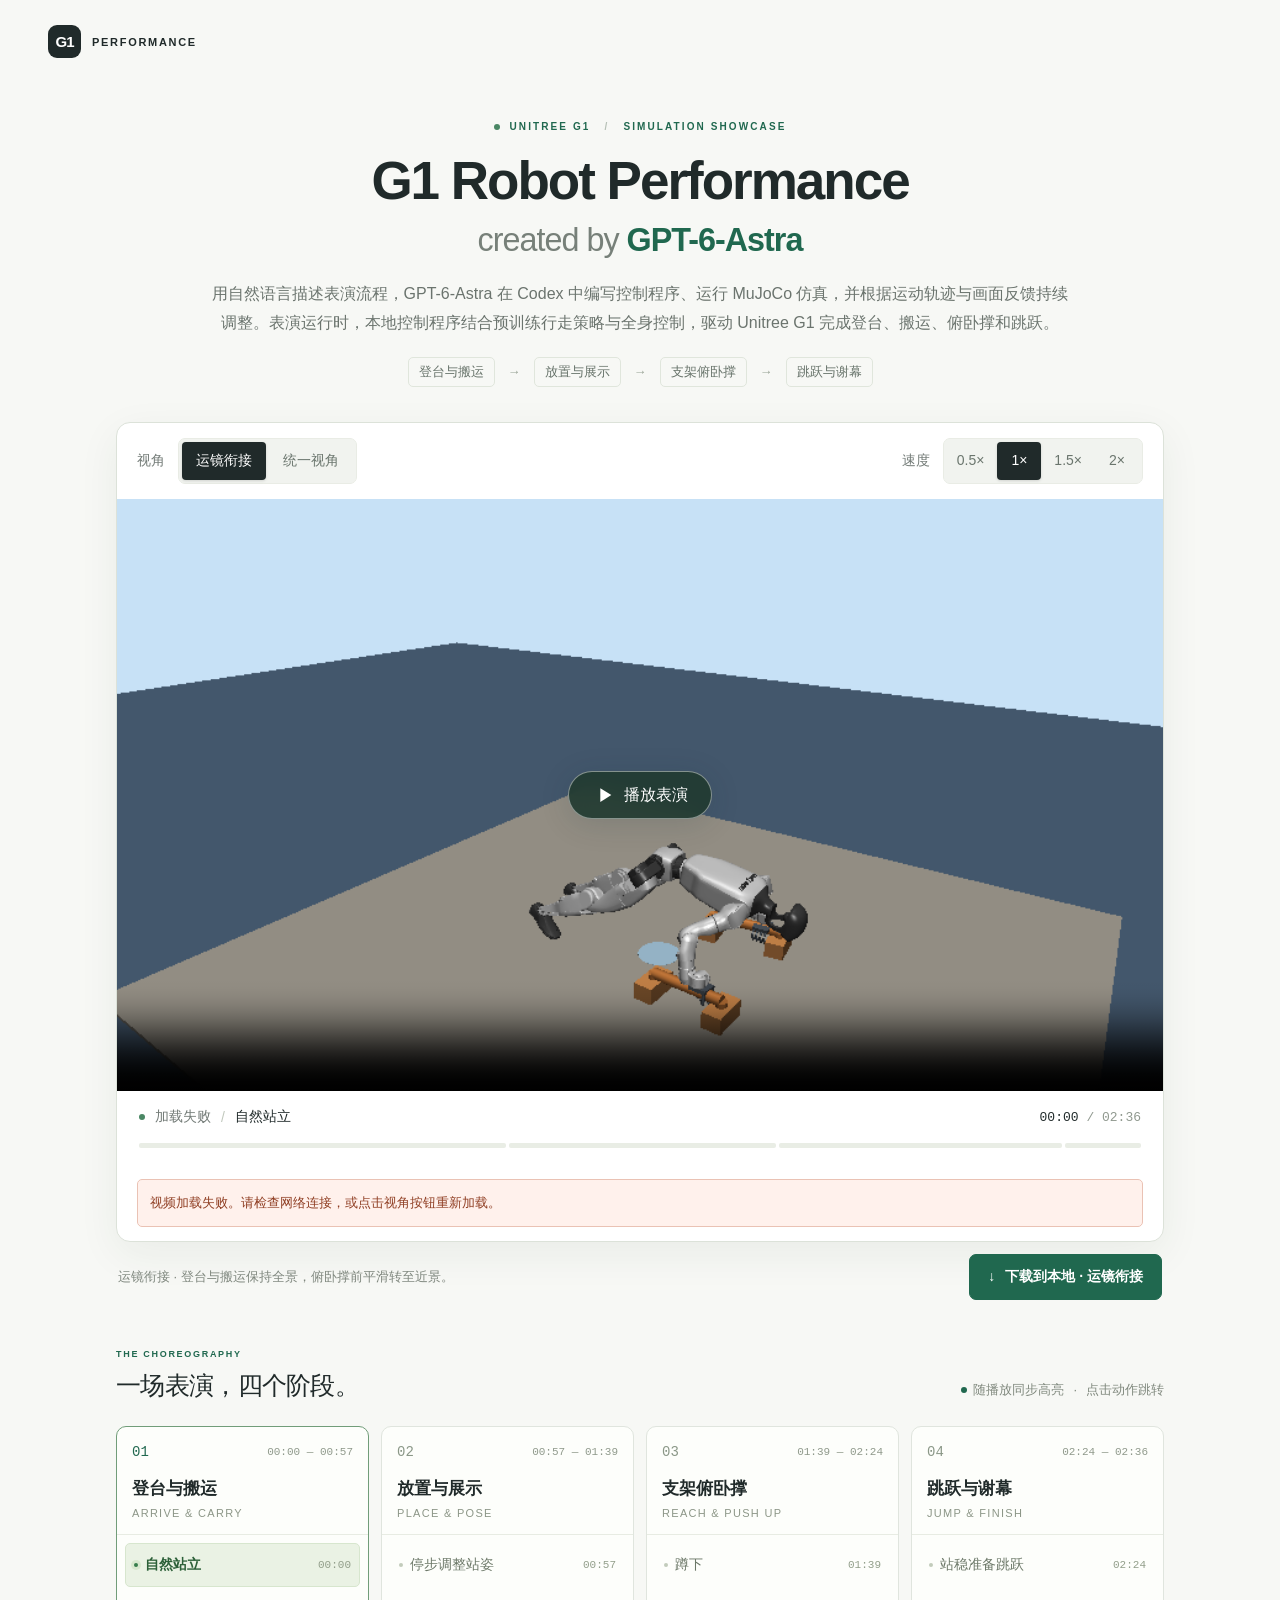
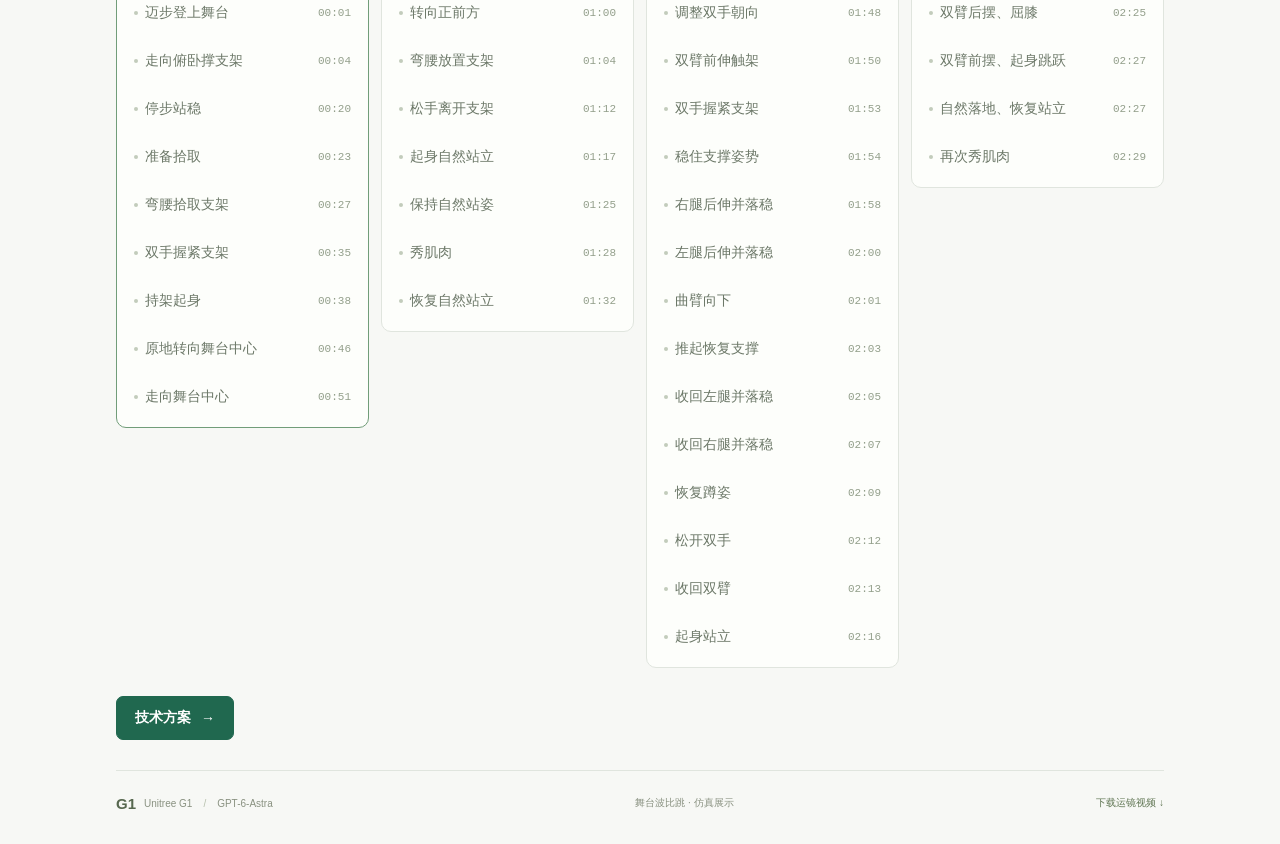
==== index.html @ 4afb699f "Add technical method page and homepage navigation" ====
<!doctype html>
<html lang="zh-CN">
<head>
  <meta charset="utf-8">
  <meta name="viewport" content="width=device-width, initial-scale=1">
  <meta name="theme-color" content="#f7f8f5">
  <meta name="description" content="Unitree G1 舞台波比跳仿真：登台、搬运支架、俯卧撑与摆臂跳跃。由 GPT-6-Astra 创建，支持双视角、倍速播放与动作阶段同步。">
  <title>G1 Robot Performance created by GPT-6-Astra</title>
  <link rel="icon" href="assets/favicon.svg" type="image/svg+xml">
  <link rel="stylesheet" href="assets/css/site.css">
  <script src="assets/js/timeline.js" defer></script>
  <script src="assets/js/player.js" defer></script>
</head>
<body>
  <header class="site-header"><a class="wordmark" href="./" aria-label="G1 Performance 首页"><span class="brand-symbol" aria-hidden="true">G1</span> PERFORMANCE</a></header>
  <main>
    <section class="intro" aria-labelledby="title">
      <p class="eyebrow"><span class="status-dot"></span> UNITREE G1 <span class="divider">/</span> SIMULATION SHOWCASE</p>
      <h1 id="title">G1 Robot Performance <span>created by <strong>GPT-6-Astra</strong></span></h1>
      <p class="intro-copy">用自然语言描述表演流程，GPT-6-Astra 在 Codex 中编写控制程序、运行 MuJoCo 仿真，并根据运动轨迹与画面反馈持续调整。表演运行时，本地控制程序结合预训练行走策略与全身控制，驱动 Unitree G1 完成登台、搬运、俯卧撑和跳跃。</p>
      <div class="tags"><span>登台与搬运</span><i aria-hidden="true">→</i><span>放置与展示</span><i aria-hidden="true">→</i><span>支架俯卧撑</span><i aria-hidden="true">→</i><span>跳跃与谢幕</span></div>
    </section>

    <section class="showcase" aria-label="机器人表演视频">
      <div class="toolbar">
        <div class="control-group"><span class="control-label" id="view-label">视角</span><div class="segmented" role="group" aria-labelledby="view-label"><button type="button" data-view="transition" aria-pressed="true">运镜衔接</button><button type="button" data-view="fixed" aria-pressed="false">统一视角</button></div></div>
        <div class="control-group"><span class="control-label" id="speed-label">速度</span><div class="segmented speeds" role="group" aria-labelledby="speed-label"><button type="button" data-speed="0.5" aria-pressed="false" aria-label="0.5 倍速">0.5×</button><button type="button" data-speed="1" aria-pressed="true" aria-label="1 倍速">1×</button><button type="button" data-speed="1.5" aria-pressed="false" aria-label="1.5 倍速">1.5×</button><button type="button" data-speed="2" aria-pressed="false" aria-label="2 倍速">2×</button></div></div>
      </div>
      <div class="video-wrap">
        <video id="performance" controls playsinline preload="metadata" poster="assets/media/transition_poster.png" src="assets/media/transition.mp4" aria-label="Unitree G1 完整舞台波比跳仿真视频" aria-describedby="view-note"></video>
        <button class="start-button" id="start" type="button" aria-label="播放完整表演"><svg width="22" height="22" viewBox="0 0 24 24" fill="currentColor" aria-hidden="true"><path d="M8 4.5v15l12-7.5z"/></svg><span>播放表演</span></button>
      </div>
      <div class="playback-info"><div class="current-action"><span class="status-dot"></span><span id="playback-state">准备就绪</span><span class="info-divider">/</span><strong id="current-action">自然站立</strong></div><span class="time-display"><span id="current-time">00:00</span><span class="time-total"> / <span id="duration">02:36</span></span></span></div>
      <div class="chapter-progress" id="chapter-progress" aria-label="四阶段播放进度"></div>
      <p id="player-error" class="error" role="alert" hidden></p>
    </section>
    <div class="player-caption"><p id="view-note">运镜衔接 · 登台与搬运保持全景，俯卧撑前平滑转至近景。</p><a class="download-button" id="download-video" href="assets/media/transition.mp4" download="g1-performance-transition.mp4"><span aria-hidden="true">↓</span><span id="download-label">下载到本地 · 运镜衔接</span></a></div>

    <section class="sequence" aria-labelledby="sequence-title">
      <div class="section-heading"><div><p class="eyebrow">THE CHOREOGRAPHY</p><h2 id="sequence-title">一场表演，四个阶段。</h2></div><p><span class="legend-dot"></span> 随播放同步高亮 <span class="hint-separator">·</span> 点击动作跳转</p></div>
      <div class="phase-grid" id="phases"></div>
      <noscript><p class="error">启用 JavaScript 后可切换视角、倍速并显示动作阶段。仍可使用上方原生播放器观看完整视频。</p></noscript>
    </section>
    <div class="method-entry"><a class="download-button" href="technical.html">技术方案 <span aria-hidden="true">→</span></a></div>
  </main>
  <footer><div><span class="footer-mark">G1</span> Unitree G1 <span class="footer-separator">/</span> GPT-6-Astra</div><span>舞台波比跳 · 仿真展示</span><a href="assets/media/transition.mp4" download>下载运镜视频 <span aria-hidden="true">↓</span></a></footer>
</body>
</html>
---- assets/css/site.css ----
:root {
  color-scheme:light;
  --bg:#f7f8f5;
  --paper:#fff;
  --ink:#202a2a;
  --muted:#737b77;
  --line:#e0e5de;
  --green:#20684f;
  --mint:#e8f1e8;
  --sans:Inter,"Helvetica Neue",Arial,"PingFang SC","Microsoft YaHei",sans-serif;
}

* {
  box-sizing:border-box;
}

body {
  margin:0;
  background:var(--bg);
  color:var(--ink);
  font-family:var(--sans);
  -webkit-font-smoothing:antialiased;
}

button,a {
  -webkit-tap-highlight-color:transparent;
}

button {
  font:inherit;
  cursor:pointer;
}

a {
  color:inherit;
  text-decoration:none;
}

button:focus-visible,a:focus-visible,video:focus-visible {
  outline:3px solid #238f68;
  outline-offset:4px;
}

button {
  touch-action:manipulation;
}

button:disabled {
  cursor:wait;
  opacity:.55;
}

[hidden] {
  display:none!important;
}

.site-header {
  max-width:1320px;
  margin:auto;
  padding:25px 48px;
  display:flex;
  align-items:center;
  justify-content:space-between;
}

.wordmark {
  display:flex;
  gap:11px;
  align-items:center;
  font-size:11px;
  font-weight:700;
  letter-spacing:1.7px;
}

.brand-symbol {
  display:grid;
  place-items:center;
  width:33px;
  height:33px;
  background:var(--ink);
  color:white;
  border-radius:9px;
  font-size:15px;
  font-weight:800;
  letter-spacing:-1px;
}

main {
  max-width:1120px;
  margin:auto;
  padding:0 36px;
}

.intro {
  text-align:center;
  padding:38px 0 35px;
}

.eyebrow {
  font-size:10px;
  font-weight:700;
  letter-spacing:2.1px;
  color:var(--green);
  margin:0 0 19px;
  display:flex;
  gap:10px;
  align-items:center;
}

.intro .eyebrow {
  justify-content:center;
}

.status-dot {
  display:inline-block;
  flex-shrink:0;
  width:6px;
  height:6px;
  background:#4a8764;
  border-radius:50%;
}

.divider {
  color:#b6c0b6;
  margin:0 4px;
}

h1 {
  font-size:clamp(32px,4.4vw,53px);
  line-height:1.13;
  letter-spacing:-2px;
  font-weight:650;
  margin:0;
}

h1>span {
  display:block;
  font-size:.61em;
  letter-spacing:-1px;
  font-weight:400;
  color:#778079;
  margin-top:11px;
}

h1 strong {
  font-weight:600;
  color:var(--green);
}

.intro-copy {
  font-size:16px;
  line-height:1.8;
  color:#6b746e;
  max-width:860px;
  margin:22px auto 19px;
}

.tags {
  display:flex;
  flex-wrap:wrap;
  justify-content:center;
  align-items:center;
  gap:13px;
  font-size:13px;
  color:#67736a;
}

.tags span {
  padding:5px 10px;
  border:1px solid #e0e6dc;
  border-radius:5px;
}

.tags i {
  font-style:normal;
  color:#9ba698;
}

.showcase {
  border:1px solid #dce2d9;
  border-radius:14px;
  overflow:hidden;
  background:var(--paper);
  box-shadow:0 12px 42px #263b2510;
}

.toolbar {
  padding:15px 20px;
  display:flex;
  justify-content:space-between;
  align-items:center;
  gap:14px;
}

.control-group {
  display:flex;
  align-items:center;
  gap:13px;
}

.control-label {
  font-size:14px;
  color:var(--muted);
}

.segmented {
  display:flex;
  gap:3px;
  background:#f1f3ef;
  border:1px solid #e9ece5;
  padding:3px;
  border-radius:7px;
}

.segmented button {
  border:0;
  background:transparent;
  color:#6a756d;
  border-radius:4px;
  padding:8px 14px;
  font-size:14px;
  line-height:1.1;
  min-height:38px;
  white-space:nowrap;
}

.segmented button[aria-pressed=true] {
  background:var(--ink);
  color:white;
  box-shadow:0 1px 3px #0002;
}

.segmented button:hover:not([aria-pressed=true]) {
  background:#e3e9df;
  color:var(--ink);
}

.speeds button {
  min-width:44px;
  padding:8px 10px;
}

.video-wrap {
  position:relative;
  background:#b7d2e5;
}

video {
  display:block;
  width:100%;
  aspect-ratio:848/480;
  object-fit:contain;
  background:#b7d2e5;
}

.start-button {
  position:absolute;
  inset:0;
  margin:auto;
  width:144px;
  height:48px;
  border:1px solid #ffffff70;
  border-radius:50px;
  display:flex;
  align-items:center;
  justify-content:center;
  gap:9px;
  background:#203a30e8;
  color:#fff;
  font-size:16px;
  box-shadow:0 5px 30px #172f3326;
  backdrop-filter:blur(10px);
}

.start-button:hover {
  background:#20684f;
}

.playback-info {
  display:flex;
  flex-wrap:wrap;
  justify-content:space-between;
  align-items:center;
  gap:10px;
  padding:17px 22px;
  font-size:14px;
}

.current-action {
  display:flex;
  align-items:center;
  gap:10px;
  min-width:0;
}

.current-action #playback-state {
  color:var(--muted);
  white-space:nowrap;
}

.current-action strong {
  font-weight:500;
}

.info-divider {
  color:#c1c8bd;
}

.time-display {
  white-space:nowrap;
  font:13px ui-monospace,SFMono-Regular,Consolas,monospace;
  font-variant-numeric:tabular-nums;
}

.time-total {
  color:#90998f;
}

.chapter-progress {
  display:flex;
  gap:3px;
  padding:0 22px 17px;
}

.chapter-progress button {
  position:relative;
  height:5px;
  padding:0;
  border:0;
  border-radius:2px;
  background:#e9ede5;
  overflow:visible;
}

.chapter-progress button:before {
  content:"";
  position:absolute;
  inset:-6px 0;
}

.chapter-progress button span {
  display:block;
  background:#5c8b65;
  height:100%;
  width:0;
  border-radius:2px;
}

.player-caption {
  display:flex;
  align-items:center;
  flex-wrap:wrap;
  justify-content:space-between;
  gap:15px;
  padding:12px 2px;
  color:#7f877e;
  font-size:13px;
  line-height:1.7;
}

.player-caption p {
  margin:0;
}

.player-caption>span {
  white-space:nowrap;
}

.sequence {
  padding:37px 0 58px;
}

.section-heading {
  display:flex;
  justify-content:space-between;
  align-items:end;
  gap:20px;
  margin-bottom:24px;
}

.section-heading .eyebrow {
  font-size:9px;
  margin-bottom:10px;
  letter-spacing:1.7px;
}

h2 {
  font-size:25px;
  letter-spacing:-.7px;
  margin:0;
  font-weight:550;
}

.section-heading>p {
  display:flex;
  align-items:center;
  gap:6px;
  margin:0 0 3px;
  font-size:13px;
  color:#80897e;
}

.legend-dot {
  display:inline-block;
  width:6px;
  height:6px;
  border-radius:50%;
  background:var(--green);
}

.hint-separator {
  margin:0 3px;
}

.phase-grid {
  display:grid;
  grid-template-columns:repeat(4,minmax(0,1fr));
  gap:12px;
  align-items:start;
}

.phase {
  border:1px solid var(--line);
  border-radius:10px;
  background:#fdfefb;
  overflow:hidden;
  transition:border-color .15s;
}

.phase.active {
  border-color:#719d79;
}

.phase-heading {
  padding:17px 15px 15px;
  border-bottom:1px solid #e8ece3;
}

.phase-topline {
  display:flex;
  flex-wrap:wrap;
  gap:8px;
  justify-content:space-between;
  align-items:center;
  margin-bottom:17px;
}

.phase-number {
  font:14px ui-monospace,monospace;
  color:#8a9787;
}

.phase.active .phase-number {
  color:var(--green);
}

.phase-range {
  font:11px ui-monospace,monospace;
  color:#909a8c;
}

.phase h3 {
  font-size:17px;
  font-weight:600;
  margin:0 0 7px;
}

.phase-subtitle {
  font-size:11px;
  letter-spacing:1.3px;
  color:#8c9687;
  margin:0;
}

.action-list {
  list-style:none;
  padding:8px;
  margin:0;
  display:grid;
  gap:4px;
}

.action-button {
  width:100%;
  min-height:44px;
  text-align:left;
  border:1px solid transparent;
  background:transparent;
  border-radius:5px;
  display:flex;
  align-items:center;
  gap:7px;
  padding:9px 8px;
  font-size:14px;
  color:#6c7868;
  line-height:1.5;
}

.action-button:before {
  content:"";
  width:4px;
  height:4px;
  flex-shrink:0;
  border-radius:50%;
  background:#c2ccbb;
}

.action-button:hover {
  background:#f0f4e9;
  color:#325c36;
}

.action-button[aria-current=step] {
  border-color:#d7e6ce;
  background:#eaf2e4;
  color:#2c6038;
  font-weight:600;
}

.action-button[aria-current=step]:before {
  background:#367d4b;
  box-shadow:0 0 0 3px #d8e8ce;
}

.action-button time {
  margin-left:auto;
  color:#939f8b;
  font:11px ui-monospace,monospace;
  white-space:nowrap;
}

.error {
  margin:14px 20px;
  padding:12px;
  background:#fff1ec;
  border:1px solid #eac2b4;
  border-radius:5px;
  color:#903f24;
  font-size:13px;
  line-height:1.7;
}

footer {
  border-top:1px solid var(--line);
  max-width:1048px;
  margin:auto;
  display:flex;
  align-items:center;
  justify-content:space-between;
  gap:15px;
  padding:24px 0 32px;
  color:#899180;
  font-size:10px;
}

footer>div {
  display:flex;
  align-items:center;
  gap:8px;
}

.footer-mark {
  font-weight:800;
  color:#57684f;
  font-size:15px;
}

.footer-separator {
  color:#b6bfac;
  margin:0 3px;
}

footer a {
  color:#5f7552;
}

footer a:hover {
  text-decoration:underline;
}

@media(min-width:1500px) {
  .intro {
    padding-top:48px;
  }
}

@media(max-width:850px) {
  .site-header {
    padding:22px 28px;
  }
  main {
    padding:0 24px;
  }
  .intro {
    padding-top:27px;
  }
  .phase-grid {
    grid-template-columns:repeat(2,minmax(0,1fr));
  }
  .section-heading {
    align-items:start;
  }
  .section-heading>p {
    padding-top:20px;
  }
  footer {
    margin:0 24px;
  }
}

@media(max-width:540px) {
  .site-header {
    padding:18px 20px;
  }
  .wordmark {
    font-size:9px;
  }
  .brand-symbol {
    width:29px;
    height:29px;
  }
  main {
    padding:0 16px;
  }
  .intro {
    padding:26px 0;
  }
  .intro .eyebrow {
    font-size:8px;
    letter-spacing:1.6px;
    gap:7px;
    margin-bottom:18px;
  }
  h1 {
    font-size:32px;
    letter-spacing:-1.5px;
  }
  h1>span {
    font-size:21px;
    letter-spacing:-.5px;
    margin-top:10px;
  }
  .intro-copy {
    font-size:15px;
    margin:18px auto;
  }
  .tags {
    gap:5px;
    font-size:11px;
  }
  .tags span {
    padding:5px 6px;
  }
  .toolbar {
    padding:11px;
    gap:10px;
    flex-wrap:wrap;
  }
  .control-group {
    gap:8px;
  }
  .control-label {
    font-size:13px;
  }
  .segmented button {
    font-size:14px;
    padding:8px 10px;
  }
  .speeds button {
    min-width:35px;
    padding:8px;
  }
  .showcase {
    border-radius:10px;
  }
  .playback-info {
    padding:13px 12px;
    font-size:13px;
  }
  .current-action {
    gap:6px;
  }
  .time-display {
    font-size:12px;
  }
  .chapter-progress {
    padding:0 12px 13px;
  }
  .start-button {
    width:120px;
    height:40px;
    font-size:15px;
  }
  .player-caption {
    font-size:13px;
  }
  .player-caption>span {
    display:none;
  }
  .sequence {
    padding:26px 0 34px;
  }
  .section-heading {
    display:block;
    margin-bottom:18px;
  }
  .section-heading>p {
    padding-top:13px;
    font-size:12px;
  }
  h2 {
    font-size:22px;
  }
  .phase-grid {
    gap:10px;
  }
  .phase-heading {
    padding:14px 10px;
  }
  .phase-topline {
    margin-bottom:12px;
  }
  .phase h3 {
    font-size:16px;
  }
  .phase-subtitle {
    font-size:10px;
    letter-spacing:.7px;
  }
  .phase-range {
    font-size:10px;
  }
  .action-list {
    padding:5px;
    gap:3px;
  }
  .action-button {
    font-size:14px;
    padding:8px 5px;
    gap:6px;
  }
  .action-button time {
    font-size:11px;
  }
  footer {
    margin:0 16px;
    font-size:9px;
    flex-wrap:wrap;
    padding:19px 0 25px;
  }
  footer>span {
    display:none;
  }
}

@media(prefers-reduced-motion:reduce) {
  *,*:before,*:after {
    transition:none!important;
    scroll-behavior:auto!important;
  }
}

.download-button {
  display:inline-flex;
  align-items:center;
  justify-content:center;
  gap:10px;
  flex-shrink:0;
  min-height:44px;
  padding:10px 18px;
  border:1px solid var(--green);
  border-radius:7px;
  background:var(--green);
  color:#fff;
  font-size:14px;
  font-weight:600;
}
.download-button:hover {
  background:#184f3d;
}
.action-button > span {
  min-width:0;
  overflow-wrap:anywhere;
}
@media(max-width:540px) {
  .player-caption {
    align-items:flex-start;
    flex-direction:column;
  }
  .current-action {
    flex-wrap:wrap;
  }
  .start-button {
    width:144px;
    height:46px;
  }
}

.method-entry {
  margin-top:-30px;
  padding-bottom:30px;
}
@media(max-width:540px) {
  .method-entry {margin-top:-8px}
}
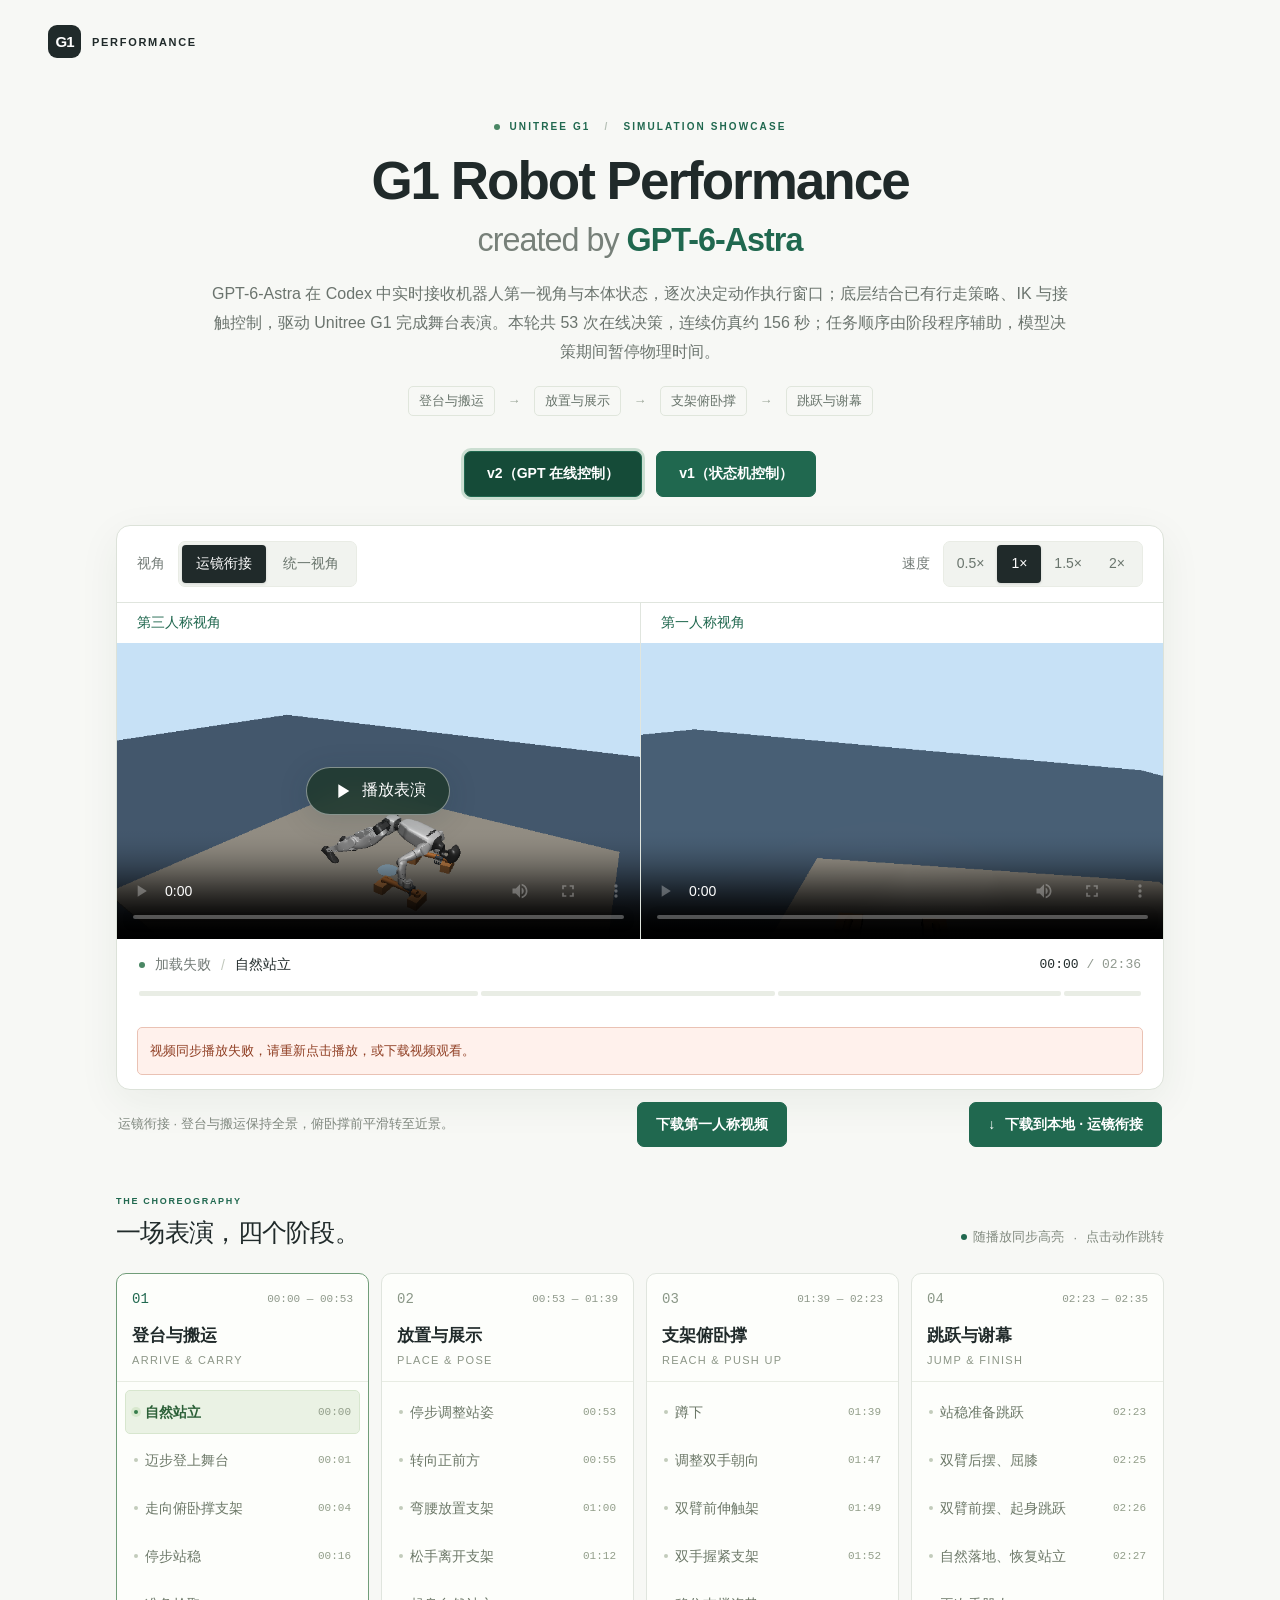
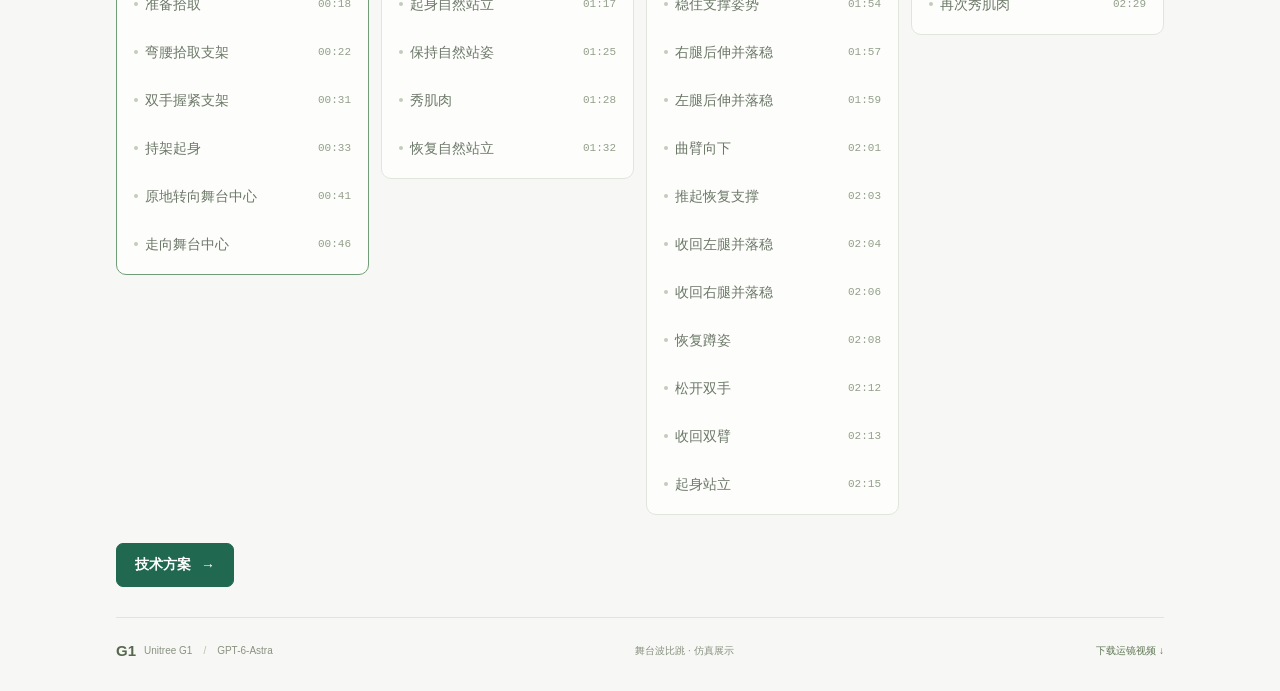
==== commit cc53c825: "add gpt control v2" ====
--- a/index.html
+++ b/index.html
@@ -4,12 +4,13 @@
   <meta charset="utf-8">
   <meta name="viewport" content="width=device-width, initial-scale=1">
   <meta name="theme-color" content="#f7f8f5">
-  <meta name="description" content="Unitree G1 舞台波比跳仿真：登台、搬运支架、俯卧撑与摆臂跳跃。由 GPT-6-Astra 创建，支持双视角、倍速播放与动作阶段同步。">
+  <meta name="description" content="Unitree G1 舞台波比跳仿真：登台、搬运支架、俯卧撑与摆臂跳跃。由 GPT-6-Astra 创建，GPT 在线监督，第三人称与第一人称同步播放。">
   <title>G1 Robot Performance created by GPT-6-Astra</title>
   <link rel="icon" href="assets/favicon.svg" type="image/svg+xml">
   <link rel="stylesheet" href="assets/css/site.css">
-  <script src="assets/js/timeline.js" defer></script>
-  <script src="assets/js/player.js" defer></script>
+  <script src="assets/js/timeline-v2.js" defer></script>
+  <script src="assets/js/player-v2.js" defer></script>
+  <script src="assets/js/sync-v2.js" defer></script>
 </head>
 <body>
   <header class="site-header"><a class="wordmark" href="./" aria-label="G1 Performance 首页"><span class="brand-symbol" aria-hidden="true">G1</span> PERFORMANCE</a></header>
@@ -17,32 +18,35 @@
     <section class="intro" aria-labelledby="title">
       <p class="eyebrow"><span class="status-dot"></span> UNITREE G1 <span class="divider">/</span> SIMULATION SHOWCASE</p>
       <h1 id="title">G1 Robot Performance <span>created by <strong>GPT-6-Astra</strong></span></h1>
-      <p class="intro-copy">用自然语言描述表演流程，GPT-6-Astra 在 Codex 中编写控制程序、运行 MuJoCo 仿真，并根据运动轨迹与画面反馈持续调整。表演运行时，本地控制程序结合预训练行走策略与全身控制，驱动 Unitree G1 完成登台、搬运、俯卧撑和跳跃。</p>
+      <p class="intro-copy">GPT-6-Astra 在 Codex 中实时接收机器人第一视角与本体状态，逐次决定动作执行窗口；底层结合已有行走策略、IK 与接触控制，驱动 Unitree G1 完成舞台表演。本轮共 53 次在线决策，连续仿真约 156 秒；任务顺序由阶段程序辅助，模型决策期间暂停物理时间。</p>
       <div class="tags"><span>登台与搬运</span><i aria-hidden="true">→</i><span>放置与展示</span><i aria-hidden="true">→</i><span>支架俯卧撑</span><i aria-hidden="true">→</i><span>跳跃与谢幕</span></div>
     </section>
+
+    <nav class="version-switch" aria-label="表演版本"><a class="version-button" href="./" aria-current="page">v2（GPT 在线控制）</a><a class="version-button" href="v1/">v1（状态机控制）</a></nav>
 
     <section class="showcase" aria-label="机器人表演视频">
       <div class="toolbar">
         <div class="control-group"><span class="control-label" id="view-label">视角</span><div class="segmented" role="group" aria-labelledby="view-label"><button type="button" data-view="transition" aria-pressed="true">运镜衔接</button><button type="button" data-view="fixed" aria-pressed="false">统一视角</button></div></div>
         <div class="control-group"><span class="control-label" id="speed-label">速度</span><div class="segmented speeds" role="group" aria-labelledby="speed-label"><button type="button" data-speed="0.5" aria-pressed="false" aria-label="0.5 倍速">0.5×</button><button type="button" data-speed="1" aria-pressed="true" aria-label="1 倍速">1×</button><button type="button" data-speed="1.5" aria-pressed="false" aria-label="1.5 倍速">1.5×</button><button type="button" data-speed="2" aria-pressed="false" aria-label="2 倍速">2×</button></div></div>
       </div>
-      <div class="video-wrap">
-        <video id="performance" controls playsinline preload="metadata" poster="assets/media/transition_poster.png" src="assets/media/transition.mp4" aria-label="Unitree G1 完整舞台波比跳仿真视频" aria-describedby="view-note"></video>
+      <div class="dual-video"><div class="video-pane"><h2 class="video-heading">第三人称视角</h2>      <div class="video-wrap">
+        <video id="performance" controls playsinline preload="metadata" poster="assets/media/v2/transition_poster.png" src="assets/media/v2/transition.mp4" aria-label="Unitree G1 完整舞台波比跳仿真视频" aria-describedby="view-note"></video>
         <button class="start-button" id="start" type="button" aria-label="播放完整表演"><svg width="22" height="22" viewBox="0 0 24 24" fill="currentColor" aria-hidden="true"><path d="M8 4.5v15l12-7.5z"/></svg><span>播放表演</span></button>
       </div>
+</div><div class="video-pane"><h2 class="video-heading">第一人称视角</h2><div class="video-wrap"><video id="first-person" controls playsinline preload="metadata" poster="assets/media/v2/first_person_poster.png" src="assets/media/v2/first_person.mp4" aria-label="Unitree G1 第一人称视角"></video></div></div></div>
       <div class="playback-info"><div class="current-action"><span class="status-dot"></span><span id="playback-state">准备就绪</span><span class="info-divider">/</span><strong id="current-action">自然站立</strong></div><span class="time-display"><span id="current-time">00:00</span><span class="time-total"> / <span id="duration">02:36</span></span></span></div>
       <div class="chapter-progress" id="chapter-progress" aria-label="四阶段播放进度"></div>
       <p id="player-error" class="error" role="alert" hidden></p>
     </section>
-    <div class="player-caption"><p id="view-note">运镜衔接 · 登台与搬运保持全景，俯卧撑前平滑转至近景。</p><a class="download-button" id="download-video" href="assets/media/transition.mp4" download="g1-performance-transition.mp4"><span aria-hidden="true">↓</span><span id="download-label">下载到本地 · 运镜衔接</span></a></div>
+    <div class="player-caption"><p id="view-note">运镜衔接 · 登台与搬运保持全景，俯卧撑前平滑转至近景。</p><a class="download-button" href="assets/media/v2/first_person.mp4" download>下载第一人称视频</a><a class="download-button" id="download-video" href="assets/media/v2/transition.mp4" download="g1-performance-transition.mp4"><span aria-hidden="true">↓</span><span id="download-label">下载到本地 · 运镜衔接</span></a></div>
 
     <section class="sequence" aria-labelledby="sequence-title">
       <div class="section-heading"><div><p class="eyebrow">THE CHOREOGRAPHY</p><h2 id="sequence-title">一场表演，四个阶段。</h2></div><p><span class="legend-dot"></span> 随播放同步高亮 <span class="hint-separator">·</span> 点击动作跳转</p></div>
       <div class="phase-grid" id="phases"></div>
       <noscript><p class="error">启用 JavaScript 后可切换视角、倍速并显示动作阶段。仍可使用上方原生播放器观看完整视频。</p></noscript>
     </section>
-    <div class="method-entry"><a class="download-button" href="technical.html">技术方案 <span aria-hidden="true">→</span></a></div>
+    <div class="method-entry"><a class="download-button" href="https://siriuslala.github.io/g1-robot-burpee/technical.html">技术方案 <span aria-hidden="true">→</span></a></div>
   </main>
-  <footer><div><span class="footer-mark">G1</span> Unitree G1 <span class="footer-separator">/</span> GPT-6-Astra</div><span>舞台波比跳 · 仿真展示</span><a href="assets/media/transition.mp4" download>下载运镜视频 <span aria-hidden="true">↓</span></a></footer>
+  <footer><div><span class="footer-mark">G1</span> Unitree G1 <span class="footer-separator">/</span> GPT-6-Astra</div><span>舞台波比跳 · 仿真展示</span><a href="assets/media/v2/transition.mp4" download>下载运镜视频 <span aria-hidden="true">↓</span></a></footer>
 </body>
 </html>
--- a/assets/css/site.css
+++ b/assets/css/site.css
@@ -803,3 +803,13 @@
 @media(max-width:540px) {
   .method-entry {margin-top:-8px}
 }
+
+/* Version navigation and paired views share the original visual palette. */
+.version-switch {display:flex;justify-content:center;gap:14px;flex-wrap:wrap;margin:0 0 28px}
+.version-button {display:inline-flex;align-items:center;justify-content:center;min-height:46px;padding:11px 22px;border:1px solid #20684f;border-radius:7px;background:#20684f;color:#fff;font-size:14px;font-weight:600}
+.version-button:hover {background:#184f3d}
+.version-button[aria-current="page"] {background:#154b38;box-shadow:0 0 0 3px #cbded1}
+.dual-video {display:grid;grid-template-columns:repeat(2,minmax(0,1fr));gap:1px;background:var(--line)}
+.video-pane {min-width:0;background:var(--paper)}
+.video-heading {font-size:14px;font-weight:500;letter-spacing:0;padding:11px 20px;border-top:1px solid var(--line);color:var(--green)}
+@media(max-width:650px) {.dual-video{grid-template-columns:1fr}.version-switch{gap:10px;margin-bottom:22px}.version-button{padding:10px 14px}}
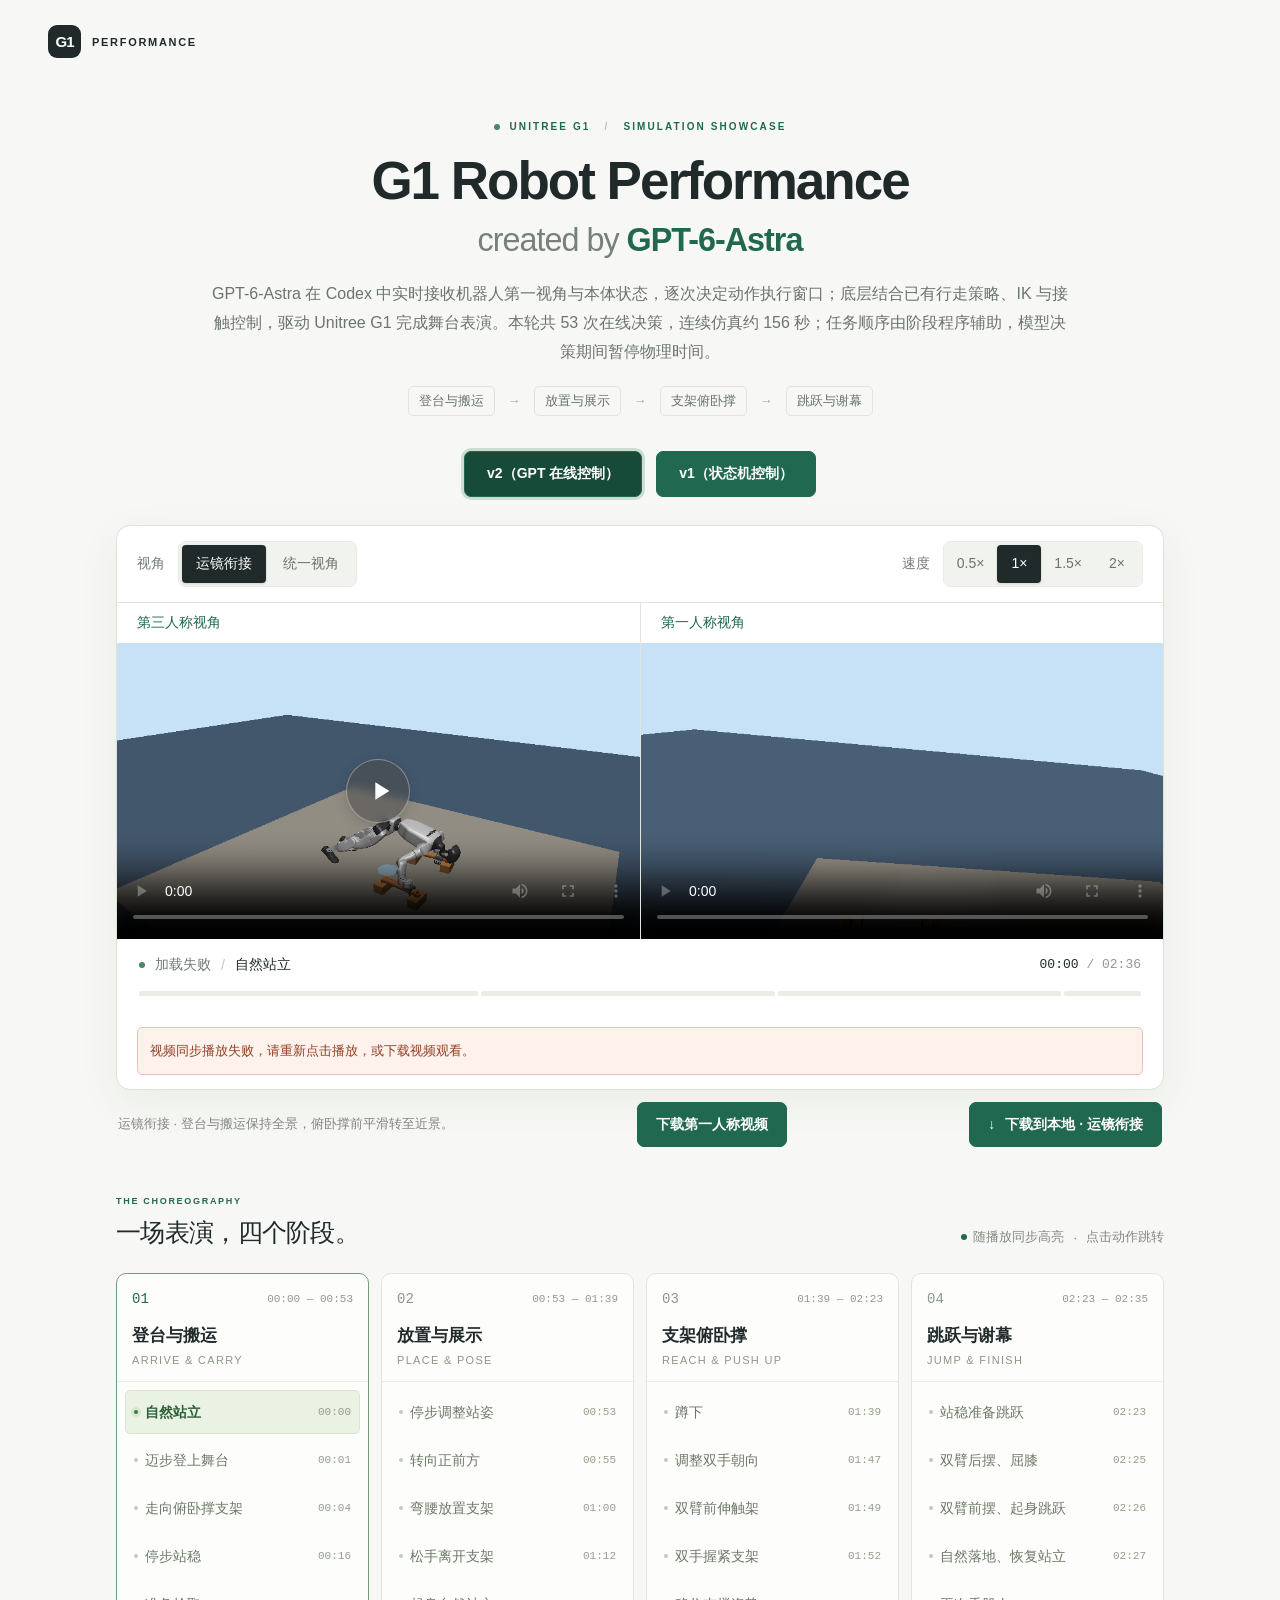
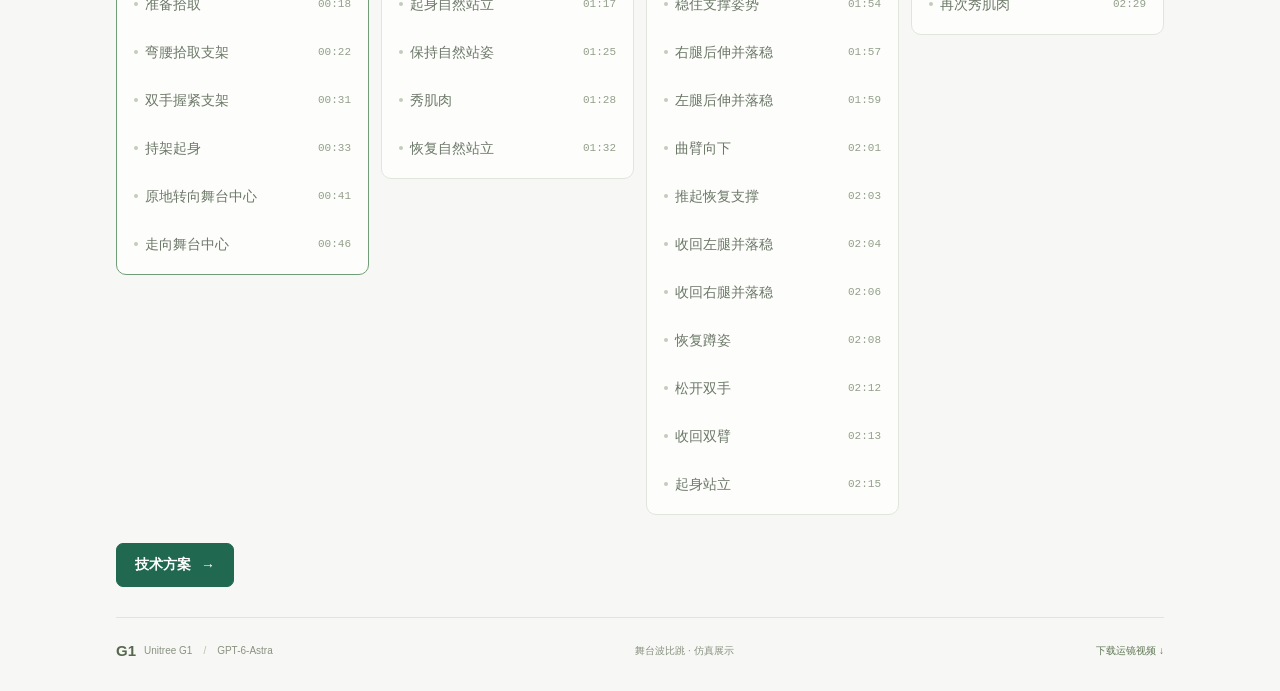
==== commit 0ba57f02: "Use a circular translucent play button" ====
--- a/index.html
+++ b/index.html
@@ -7,10 +7,10 @@
   <meta name="description" content="Unitree G1 舞台波比跳仿真：登台、搬运支架、俯卧撑与摆臂跳跃。由 GPT-6-Astra 创建，GPT 在线监督，第三人称与第一人称同步播放。">
   <title>G1 Robot Performance created by GPT-6-Astra</title>
   <link rel="icon" href="assets/favicon.svg" type="image/svg+xml">
-  <link rel="stylesheet" href="assets/css/site.css">
-  <script src="assets/js/timeline-v2.js" defer></script>
-  <script src="assets/js/player-v2.js" defer></script>
-  <script src="assets/js/sync-v2.js" defer></script>
+  <link rel="stylesheet" href="assets/css/site.css?v=163cc1914bdb">
+  <script src="assets/js/timeline-v2.js?v=b094b49a514c" defer></script>
+  <script src="assets/js/player-v2.js?v=76e7422795b5" defer></script>
+  <script src="assets/js/sync-v2.js?v=d7e5d1daf5c4" defer></script>
 </head>
 <body>
   <header class="site-header"><a class="wordmark" href="./" aria-label="G1 Performance 首页"><span class="brand-symbol" aria-hidden="true">G1</span> PERFORMANCE</a></header>
@@ -31,7 +31,7 @@
       </div>
       <div class="dual-video"><div class="video-pane"><h2 class="video-heading">第三人称视角</h2>      <div class="video-wrap">
         <video id="performance" controls playsinline preload="metadata" poster="assets/media/v2/transition_poster.png" src="assets/media/v2/transition.mp4" aria-label="Unitree G1 完整舞台波比跳仿真视频" aria-describedby="view-note"></video>
-        <button class="start-button" id="start" type="button" aria-label="播放完整表演"><svg width="22" height="22" viewBox="0 0 24 24" fill="currentColor" aria-hidden="true"><path d="M8 4.5v15l12-7.5z"/></svg><span>播放表演</span></button>
+        <button class="start-button" id="start" type="button" aria-label="播放完整表演"><svg width="22" height="22" viewBox="0 0 24 24" fill="currentColor" aria-hidden="true"><path d="M8 4.5v15l12-7.5z"/></svg></button>
       </div>
 </div><div class="video-pane"><h2 class="video-heading">第一人称视角</h2><div class="video-wrap"><video id="first-person" controls playsinline preload="metadata" poster="assets/media/v2/first_person_poster.png" src="assets/media/v2/first_person.mp4" aria-label="Unitree G1 第一人称视角"></video></div></div></div>
       <div class="playback-info"><div class="current-action"><span class="status-dot"></span><span id="playback-state">准备就绪</span><span class="info-divider">/</span><strong id="current-action">自然站立</strong></div><span class="time-display"><span id="current-time">00:00</span><span class="time-total"> / <span id="duration">02:36</span></span></span></div>
--- a/assets/css/site.css
+++ b/assets/css/site.css
@@ -257,23 +257,28 @@
   position:absolute;
   inset:0;
   margin:auto;
-  width:144px;
-  height:48px;
-  border:1px solid #ffffff70;
-  border-radius:50px;
+  width:64px;
+  height:64px;
+  padding:0;
+  border:1px solid rgba(255,255,255,.35);
+  border-radius:50%;
   display:flex;
   align-items:center;
   justify-content:center;
-  gap:9px;
-  background:#203a30e8;
+  background:rgba(75,75,75,.55);
   color:#fff;
-  font-size:16px;
-  box-shadow:0 5px 30px #172f3326;
-  backdrop-filter:blur(10px);
+  box-shadow:0 3px 14px rgba(0,0,0,.15);
+  backdrop-filter:blur(4px);
+  -webkit-backdrop-filter:blur(4px);
 }
 
 .start-button:hover {
-  background:#20684f;
+  background:rgba(75,75,75,.72);
+}
+.start-button svg {
+  width:28px;
+  height:28px;
+  transform:translateX(2px);
 }
 
 .playback-info {
@@ -687,9 +692,8 @@
     padding:0 12px 13px;
   }
   .start-button {
-    width:120px;
-    height:40px;
-    font-size:15px;
+    width:56px;
+    height:56px;
   }
   .player-caption {
     font-size:13px;
@@ -791,8 +795,8 @@
     flex-wrap:wrap;
   }
   .start-button {
-    width:144px;
-    height:46px;
+    width:56px;
+    height:56px;
   }
 }
 
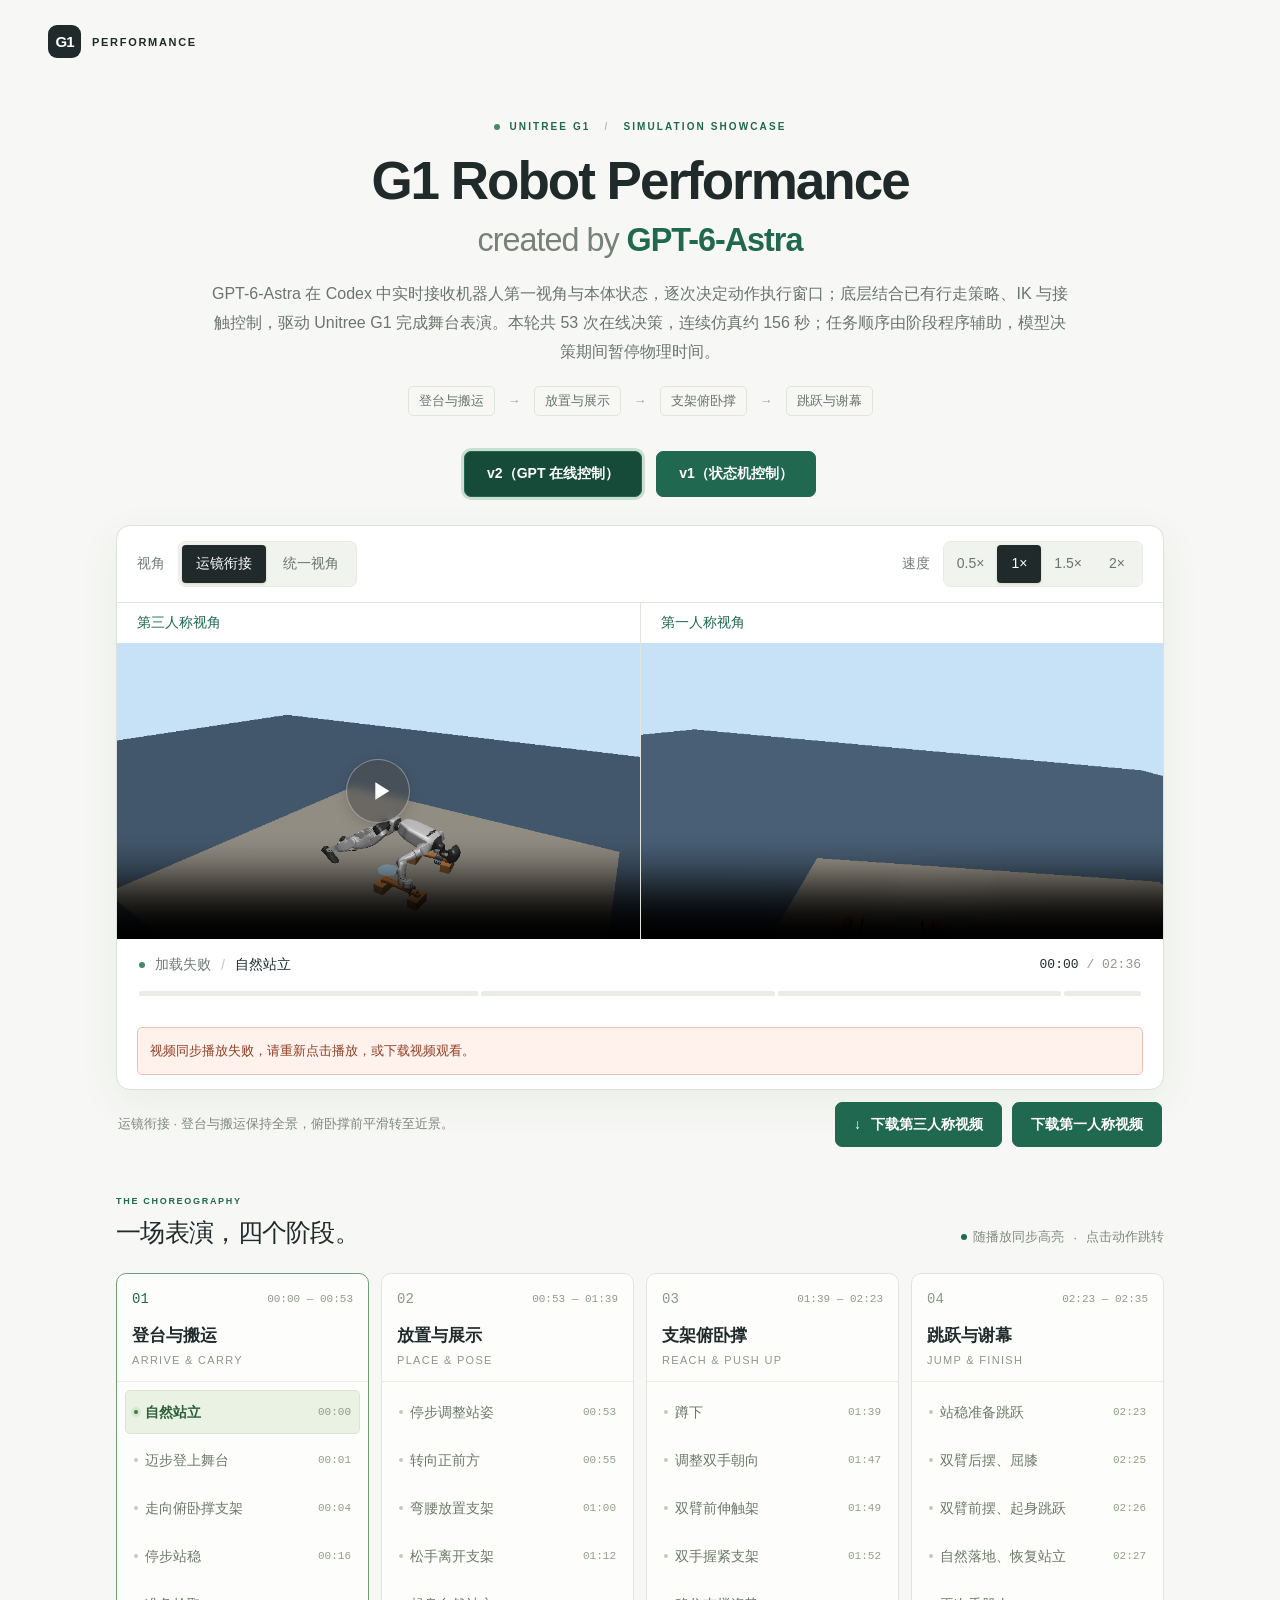
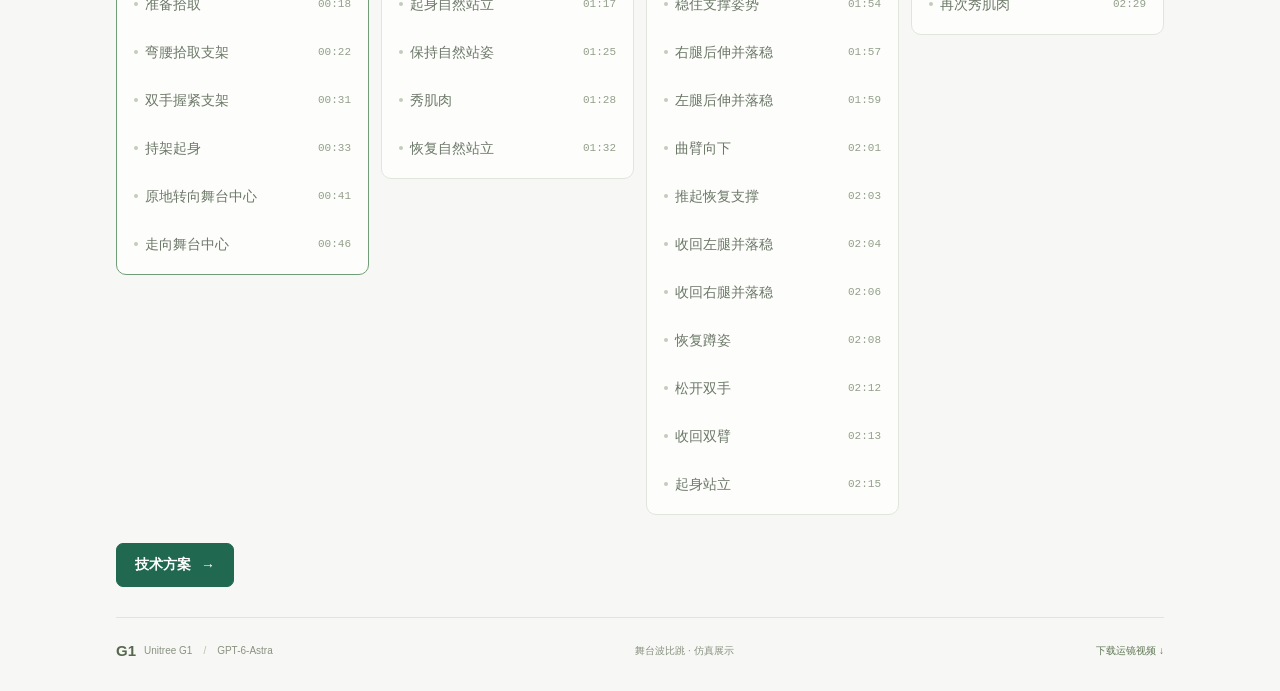
==== commit c01b1eaa: "Group perspective download buttons on the right" ====
--- a/index.html
+++ b/index.html
@@ -7,9 +7,9 @@
   <meta name="description" content="Unitree G1 舞台波比跳仿真：登台、搬运支架、俯卧撑与摆臂跳跃。由 GPT-6-Astra 创建，GPT 在线监督，第三人称与第一人称同步播放。">
   <title>G1 Robot Performance created by GPT-6-Astra</title>
   <link rel="icon" href="assets/favicon.svg" type="image/svg+xml">
-  <link rel="stylesheet" href="assets/css/site.css?v=163cc1914bdb">
+  <link rel="stylesheet" href="assets/css/site.css?v=077071dcac93">
   <script src="assets/js/timeline-v2.js?v=b094b49a514c" defer></script>
-  <script src="assets/js/player-v2.js?v=76e7422795b5" defer></script>
+  <script src="assets/js/player-v2.js?v=f6ca5867998d" defer></script>
   <script src="assets/js/sync-v2.js?v=d7e5d1daf5c4" defer></script>
 </head>
 <body>
@@ -38,7 +38,7 @@
       <div class="chapter-progress" id="chapter-progress" aria-label="四阶段播放进度"></div>
       <p id="player-error" class="error" role="alert" hidden></p>
     </section>
-    <div class="player-caption"><p id="view-note">运镜衔接 · 登台与搬运保持全景，俯卧撑前平滑转至近景。</p><a class="download-button" href="assets/media/v2/first_person.mp4" download>下载第一人称视频</a><a class="download-button" id="download-video" href="assets/media/v2/transition.mp4" download="g1-performance-transition.mp4"><span aria-hidden="true">↓</span><span id="download-label">下载到本地 · 运镜衔接</span></a></div>
+    <div class="player-caption"><p id="view-note">运镜衔接 · 登台与搬运保持全景，俯卧撑前平滑转至近景。</p><div class="download-actions"><a class="download-button" id="download-video" href="assets/media/v2/transition.mp4" download="g1-performance-transition.mp4"><span aria-hidden="true">↓</span><span id="download-label">下载第三人称视频</span></a><a class="download-button" href="assets/media/v2/first_person.mp4" download>下载第一人称视频</a></div></div>
 
     <section class="sequence" aria-labelledby="sequence-title">
       <div class="section-heading"><div><p class="eyebrow">THE CHOREOGRAPHY</p><h2 id="sequence-title">一场表演，四个阶段。</h2></div><p><span class="legend-dot"></span> 随播放同步高亮 <span class="hint-separator">·</span> 点击动作跳转</p></div>
--- a/assets/css/site.css
+++ b/assets/css/site.css
@@ -817,3 +817,10 @@
 .video-pane {min-width:0;background:var(--paper)}
 .video-heading {font-size:14px;font-weight:500;letter-spacing:0;padding:11px 20px;border-top:1px solid var(--line);color:var(--green)}
 @media(max-width:650px) {.dual-video{grid-template-columns:1fr}.version-switch{gap:10px;margin-bottom:22px}.version-button{padding:10px 14px}}
+
+/* Keep the two perspective downloads together at the caption's right edge. */
+.download-actions {display:flex;justify-content:flex-end;align-items:center;gap:10px;margin-left:auto;max-width:100%}
+@media(max-width:540px) {
+  .download-actions {align-self:flex-end;gap:8px}
+  .download-actions .download-button {padding:10px 9px;font-size:12px;gap:5px;flex-shrink:1}
+}
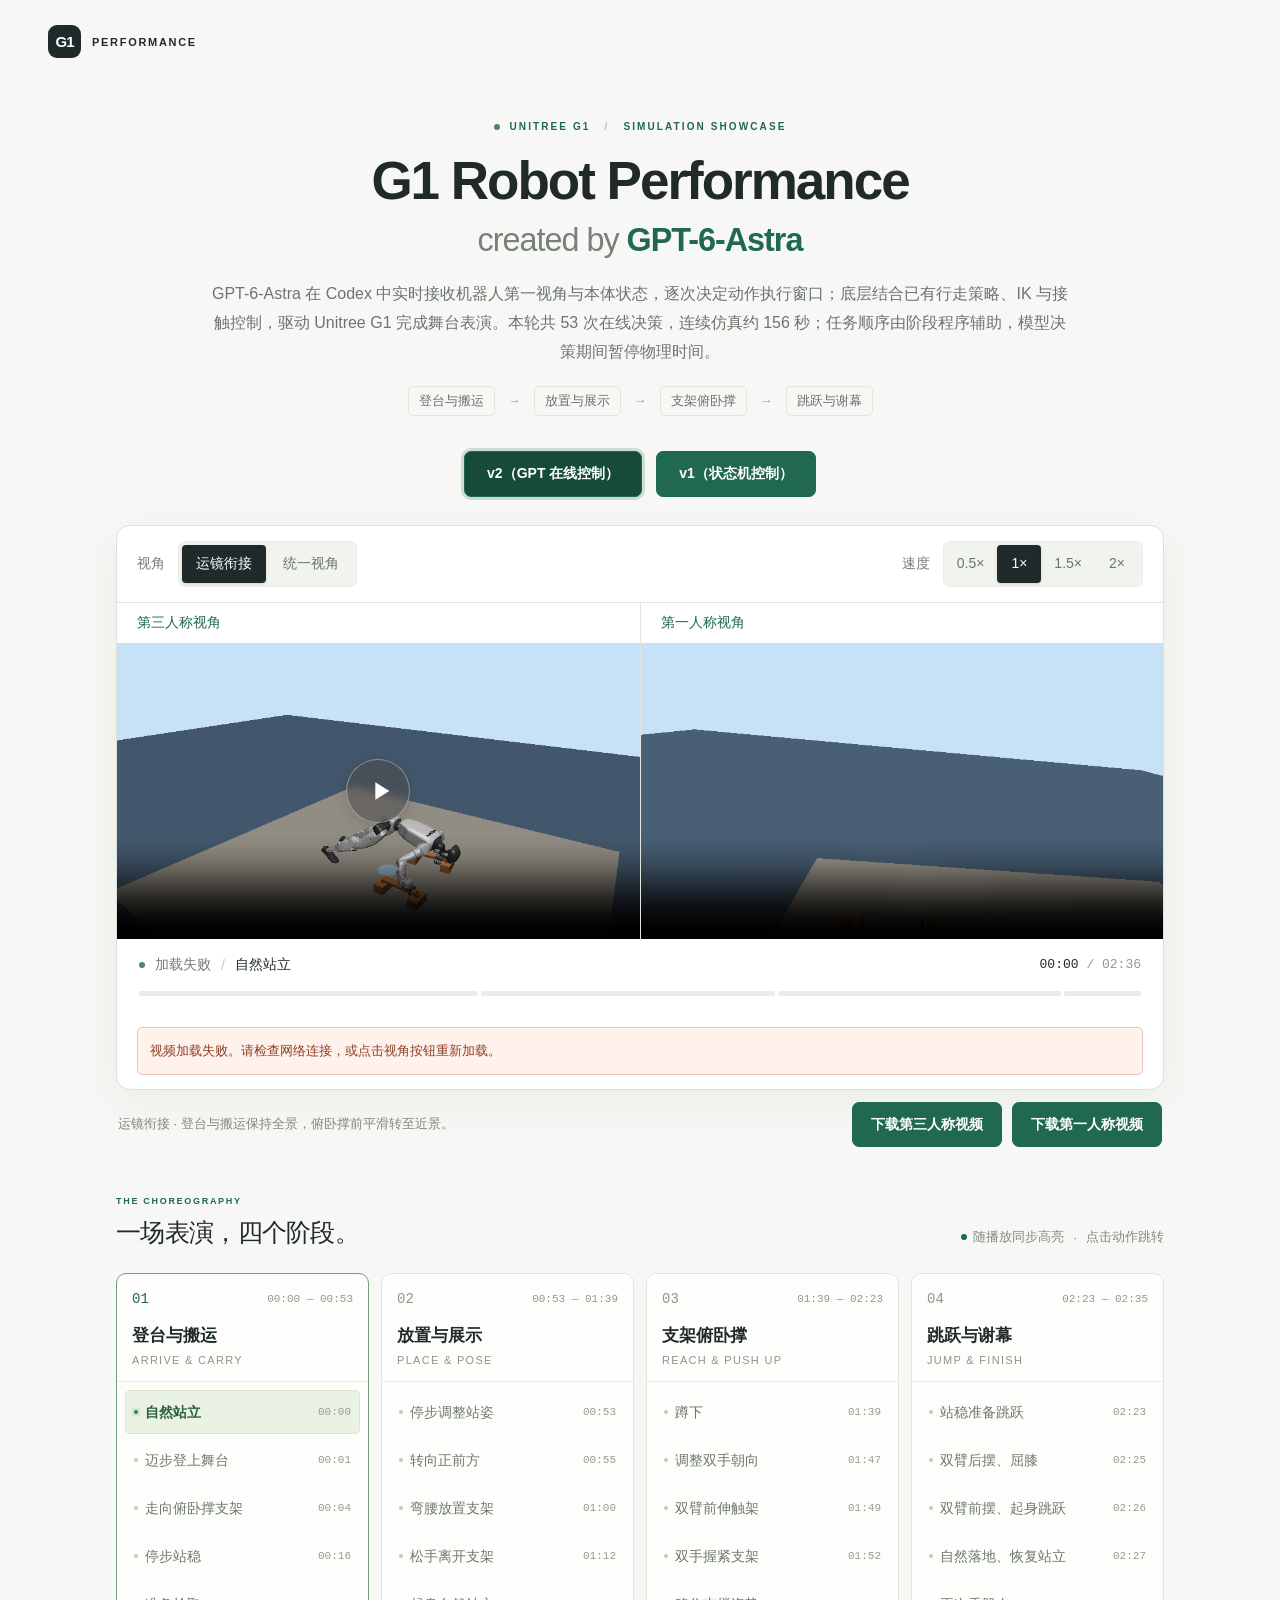
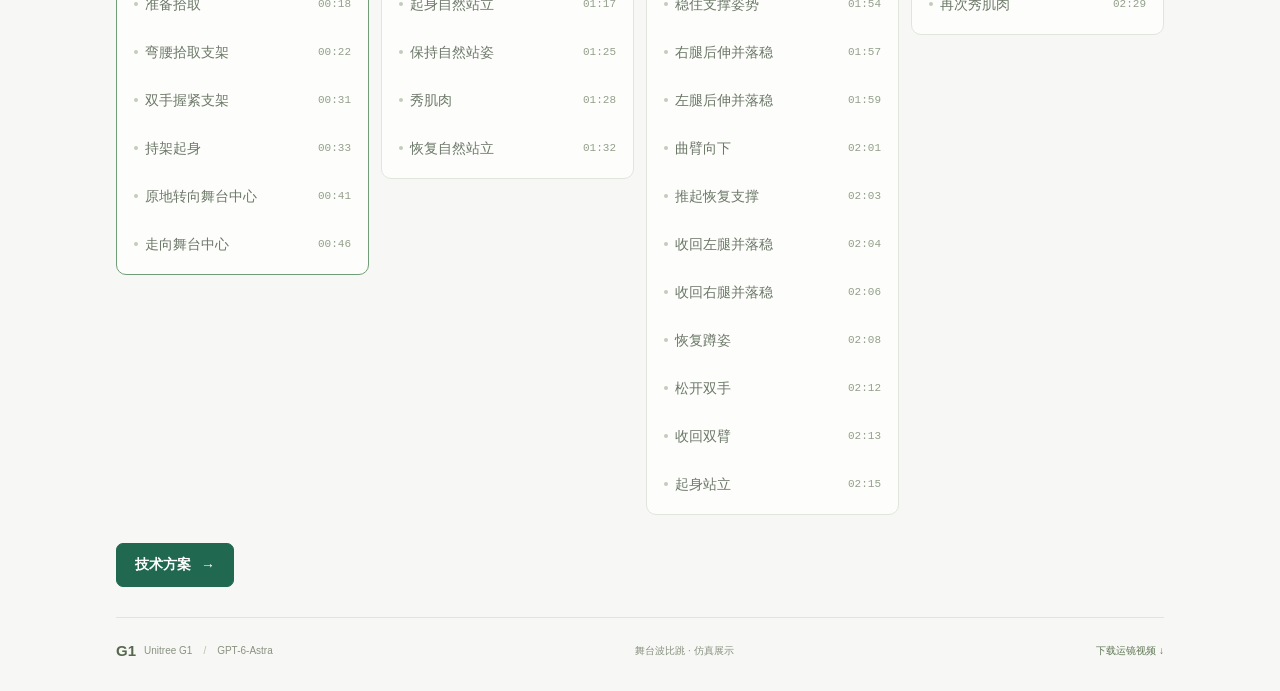
==== commit c99f9387: "Remove arrow from third-person download button" ====
--- a/index.html
+++ b/index.html
@@ -38,7 +38,7 @@
       <div class="chapter-progress" id="chapter-progress" aria-label="四阶段播放进度"></div>
       <p id="player-error" class="error" role="alert" hidden></p>
     </section>
-    <div class="player-caption"><p id="view-note">运镜衔接 · 登台与搬运保持全景，俯卧撑前平滑转至近景。</p><div class="download-actions"><a class="download-button" id="download-video" href="assets/media/v2/transition.mp4" download="g1-performance-transition.mp4"><span aria-hidden="true">↓</span><span id="download-label">下载第三人称视频</span></a><a class="download-button" href="assets/media/v2/first_person.mp4" download>下载第一人称视频</a></div></div>
+    <div class="player-caption"><p id="view-note">运镜衔接 · 登台与搬运保持全景，俯卧撑前平滑转至近景。</p><div class="download-actions"><a class="download-button" id="download-video" href="assets/media/v2/transition.mp4" download="g1-performance-transition.mp4"><span id="download-label">下载第三人称视频</span></a><a class="download-button" href="assets/media/v2/first_person.mp4" download>下载第一人称视频</a></div></div>
 
     <section class="sequence" aria-labelledby="sequence-title">
       <div class="section-heading"><div><p class="eyebrow">THE CHOREOGRAPHY</p><h2 id="sequence-title">一场表演，四个阶段。</h2></div><p><span class="legend-dot"></span> 随播放同步高亮 <span class="hint-separator">·</span> 点击动作跳转</p></div>
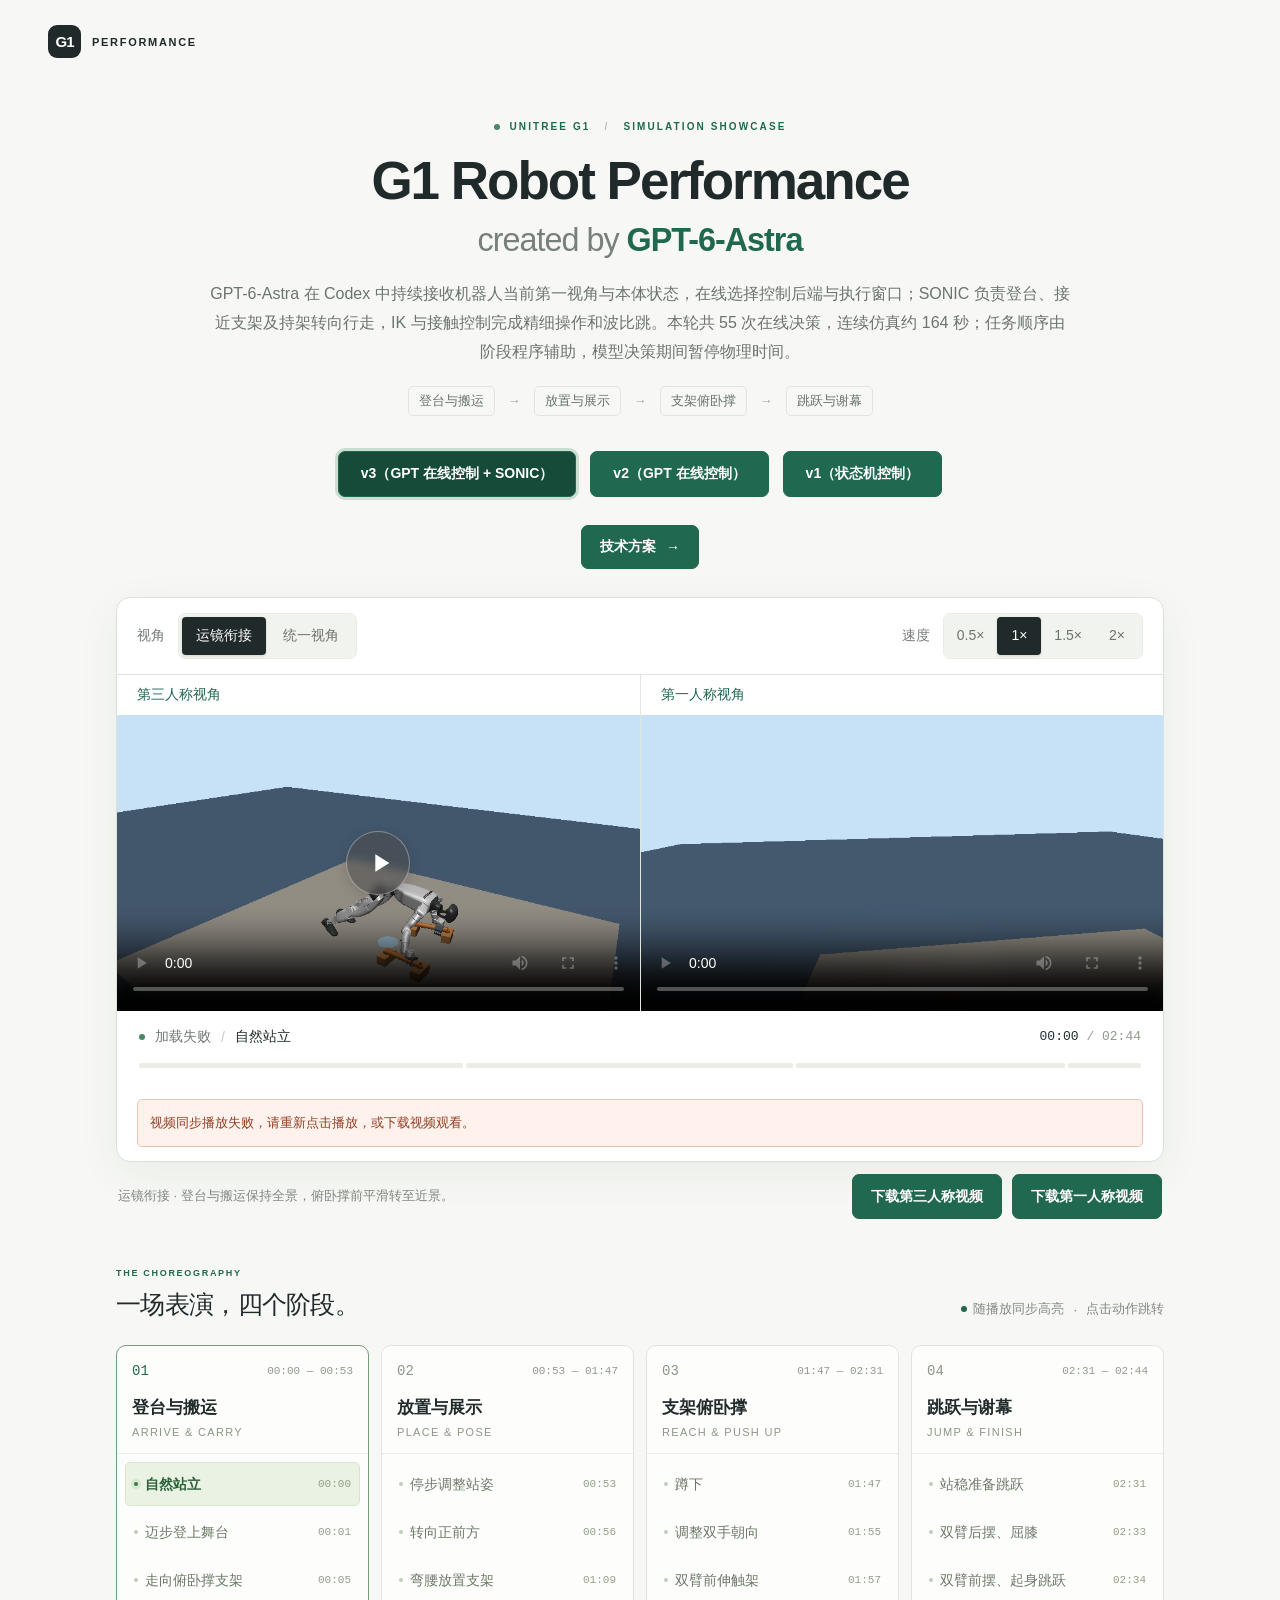
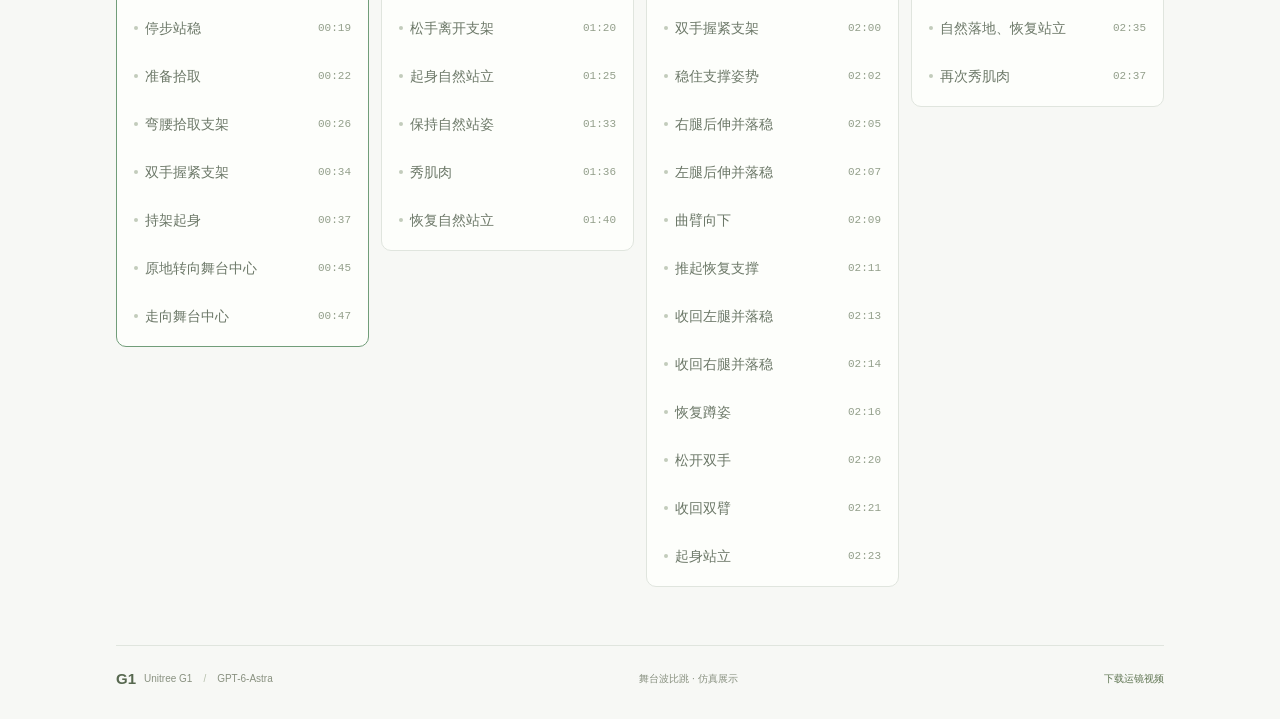
==== commit 92981bbd: "add sonic" ====
--- a/index.html
+++ b/index.html
@@ -4,12 +4,12 @@
   <meta charset="utf-8">
   <meta name="viewport" content="width=device-width, initial-scale=1">
   <meta name="theme-color" content="#f7f8f5">
-  <meta name="description" content="Unitree G1 舞台波比跳仿真：登台、搬运支架、俯卧撑与摆臂跳跃。由 GPT-6-Astra 创建，GPT 在线监督，第三人称与第一人称同步播放。">
+  <meta name="description" content="Unitree G1 舞台波比跳仿真：登台、搬运支架、俯卧撑与摆臂跳跃。由 GPT-6-Astra 创建，GPT 在线控制 + SONIC，第三人称与第一人称同步播放。">
   <title>G1 Robot Performance created by GPT-6-Astra</title>
   <link rel="icon" href="assets/favicon.svg" type="image/svg+xml">
-  <link rel="stylesheet" href="assets/css/site.css?v=077071dcac93">
-  <script src="assets/js/timeline-v2.js?v=b094b49a514c" defer></script>
-  <script src="assets/js/player-v2.js?v=f6ca5867998d" defer></script>
+  <link rel="stylesheet" href="assets/css/site.css?v=7b3f8abba1b5">
+  <script src="assets/js/timeline-v3.js?v=802e9909de44" defer></script>
+  <script src="assets/js/player-v3.js?v=6e75ce34ce17" defer></script>
   <script src="assets/js/sync-v2.js?v=d7e5d1daf5c4" defer></script>
 </head>
 <body>
@@ -18,11 +18,12 @@
     <section class="intro" aria-labelledby="title">
       <p class="eyebrow"><span class="status-dot"></span> UNITREE G1 <span class="divider">/</span> SIMULATION SHOWCASE</p>
       <h1 id="title">G1 Robot Performance <span>created by <strong>GPT-6-Astra</strong></span></h1>
-      <p class="intro-copy">GPT-6-Astra 在 Codex 中实时接收机器人第一视角与本体状态，逐次决定动作执行窗口；底层结合已有行走策略、IK 与接触控制，驱动 Unitree G1 完成舞台表演。本轮共 53 次在线决策，连续仿真约 156 秒；任务顺序由阶段程序辅助，模型决策期间暂停物理时间。</p>
+      <p class="intro-copy">GPT-6-Astra 在 Codex 中持续接收机器人当前第一视角与本体状态，在线选择控制后端与执行窗口；SONIC 负责登台、接近支架及持架转向行走，IK 与接触控制完成精细操作和波比跳。本轮共 55 次在线决策，连续仿真约 164 秒；任务顺序由阶段程序辅助，模型决策期间暂停物理时间。</p>
       <div class="tags"><span>登台与搬运</span><i aria-hidden="true">→</i><span>放置与展示</span><i aria-hidden="true">→</i><span>支架俯卧撑</span><i aria-hidden="true">→</i><span>跳跃与谢幕</span></div>
     </section>
 
-    <nav class="version-switch" aria-label="表演版本"><a class="version-button" href="./" aria-current="page">v2（GPT 在线控制）</a><a class="version-button" href="v1/">v1（状态机控制）</a></nav>
+    <nav class="version-switch" aria-label="表演版本"><a class="version-button" href="./" aria-current="page">v3（GPT 在线控制 + SONIC）</a><a class="version-button" href="v2/">v2（GPT 在线控制）</a><a class="version-button" href="v1/">v1（状态机控制）</a></nav>
+    <div class="method-entry"><a class="download-button" href="technical.html">技术方案 <span aria-hidden="true">→</span></a></div>
 
     <section class="showcase" aria-label="机器人表演视频">
       <div class="toolbar">
@@ -30,23 +31,22 @@
         <div class="control-group"><span class="control-label" id="speed-label">速度</span><div class="segmented speeds" role="group" aria-labelledby="speed-label"><button type="button" data-speed="0.5" aria-pressed="false" aria-label="0.5 倍速">0.5×</button><button type="button" data-speed="1" aria-pressed="true" aria-label="1 倍速">1×</button><button type="button" data-speed="1.5" aria-pressed="false" aria-label="1.5 倍速">1.5×</button><button type="button" data-speed="2" aria-pressed="false" aria-label="2 倍速">2×</button></div></div>
       </div>
       <div class="dual-video"><div class="video-pane"><h2 class="video-heading">第三人称视角</h2>      <div class="video-wrap">
-        <video id="performance" controls playsinline preload="metadata" poster="assets/media/v2/transition_poster.png" src="assets/media/v2/transition.mp4" aria-label="Unitree G1 完整舞台波比跳仿真视频" aria-describedby="view-note"></video>
+        <video id="performance" controls playsinline preload="metadata" poster="assets/media/v3/transition_poster.png" src="assets/media/v3/transition.mp4" aria-label="Unitree G1 完整舞台波比跳仿真视频" aria-describedby="view-note"></video>
         <button class="start-button" id="start" type="button" aria-label="播放完整表演"><svg width="22" height="22" viewBox="0 0 24 24" fill="currentColor" aria-hidden="true"><path d="M8 4.5v15l12-7.5z"/></svg></button>
       </div>
-</div><div class="video-pane"><h2 class="video-heading">第一人称视角</h2><div class="video-wrap"><video id="first-person" controls playsinline preload="metadata" poster="assets/media/v2/first_person_poster.png" src="assets/media/v2/first_person.mp4" aria-label="Unitree G1 第一人称视角"></video></div></div></div>
-      <div class="playback-info"><div class="current-action"><span class="status-dot"></span><span id="playback-state">准备就绪</span><span class="info-divider">/</span><strong id="current-action">自然站立</strong></div><span class="time-display"><span id="current-time">00:00</span><span class="time-total"> / <span id="duration">02:36</span></span></span></div>
+</div><div class="video-pane"><h2 class="video-heading">第一人称视角</h2><div class="video-wrap"><video id="first-person" controls playsinline preload="metadata" poster="assets/media/v3/first_person_poster.png" src="assets/media/v3/first_person.mp4" aria-label="Unitree G1 第一人称视角"></video></div></div></div>
+      <div class="playback-info"><div class="current-action"><span class="status-dot"></span><span id="playback-state">准备就绪</span><span class="info-divider">/</span><strong id="current-action">自然站立</strong></div><span class="time-display"><span id="current-time">00:00</span><span class="time-total"> / <span id="duration">02:44</span></span></span></div>
       <div class="chapter-progress" id="chapter-progress" aria-label="四阶段播放进度"></div>
       <p id="player-error" class="error" role="alert" hidden></p>
     </section>
-    <div class="player-caption"><p id="view-note">运镜衔接 · 登台与搬运保持全景，俯卧撑前平滑转至近景。</p><div class="download-actions"><a class="download-button" id="download-video" href="assets/media/v2/transition.mp4" download="g1-performance-transition.mp4"><span id="download-label">下载第三人称视频</span></a><a class="download-button" href="assets/media/v2/first_person.mp4" download>下载第一人称视频</a></div></div>
+    <div class="player-caption"><p id="view-note">运镜衔接 · 登台与搬运保持全景，俯卧撑前平滑转至近景。</p><div class="download-actions"><a class="download-button" id="download-video" href="assets/media/v3/transition.mp4" download="g1-performance-transition.mp4"><span id="download-label">下载第三人称视频</span></a><a class="download-button" href="assets/media/v3/first_person.mp4" download>下载第一人称视频</a></div></div>
 
     <section class="sequence" aria-labelledby="sequence-title">
       <div class="section-heading"><div><p class="eyebrow">THE CHOREOGRAPHY</p><h2 id="sequence-title">一场表演，四个阶段。</h2></div><p><span class="legend-dot"></span> 随播放同步高亮 <span class="hint-separator">·</span> 点击动作跳转</p></div>
       <div class="phase-grid" id="phases"></div>
       <noscript><p class="error">启用 JavaScript 后可切换视角、倍速并显示动作阶段。仍可使用上方原生播放器观看完整视频。</p></noscript>
     </section>
-    <div class="method-entry"><a class="download-button" href="https://siriuslala.github.io/g1-robot-burpee/technical.html">技术方案 <span aria-hidden="true">→</span></a></div>
   </main>
-  <footer><div><span class="footer-mark">G1</span> Unitree G1 <span class="footer-separator">/</span> GPT-6-Astra</div><span>舞台波比跳 · 仿真展示</span><a href="assets/media/v2/transition.mp4" download>下载运镜视频 <span aria-hidden="true">↓</span></a></footer>
+  <footer><div><span class="footer-mark">G1</span> Unitree G1 <span class="footer-separator">/</span> GPT-6-Astra</div><span>舞台波比跳 · 仿真展示</span><a href="assets/media/v3/transition.mp4" download>下载运镜视频 </a></footer>
 </body>
 </html>
--- a/assets/css/site.css
+++ b/assets/css/site.css
@@ -800,12 +800,9 @@
   }
 }
 
-.method-entry {
-  margin-top:-30px;
-  padding-bottom:30px;
-}
+.method-entry {display:flex;justify-content:center;margin:0 0 28px;padding:0}
 @media(max-width:540px) {
-  .method-entry {margin-top:-8px}
+  .method-entry {margin:0 0 22px}
 }
 
 /* Version navigation and paired views share the original visual palette. */
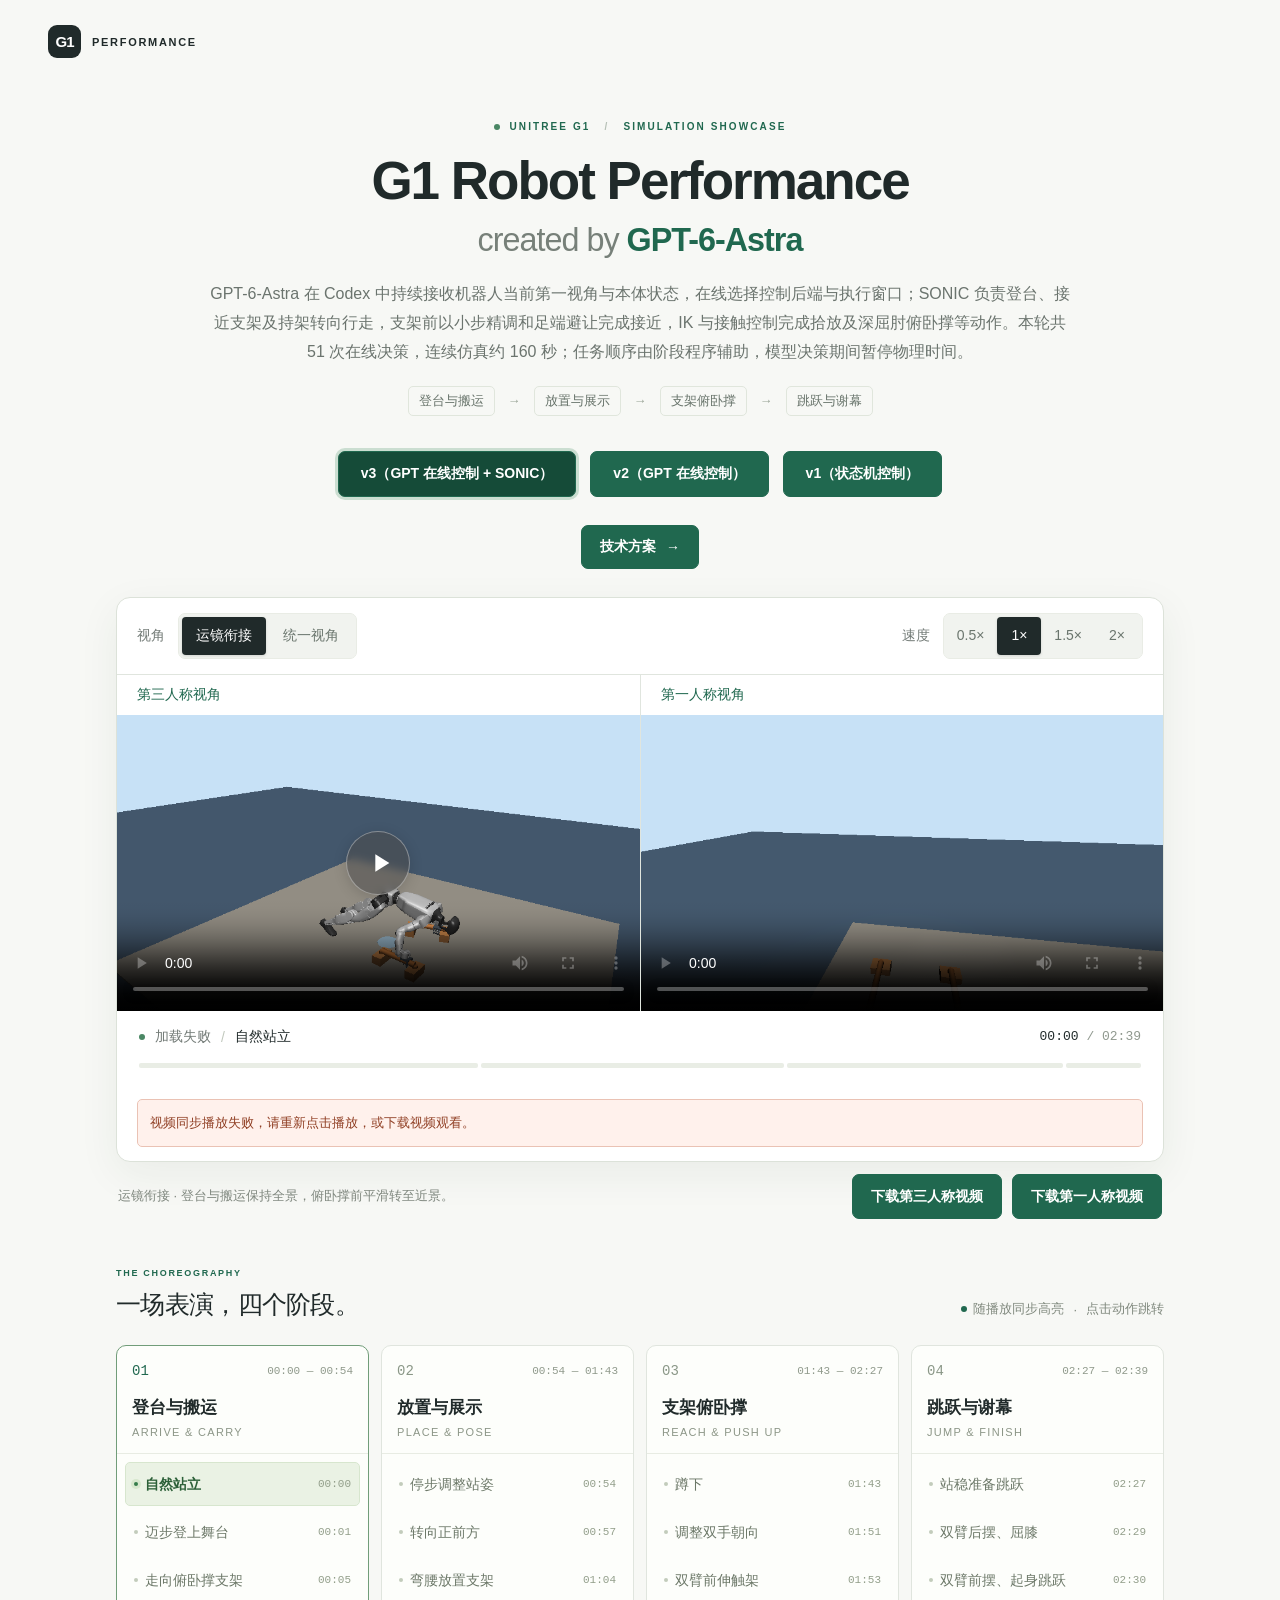
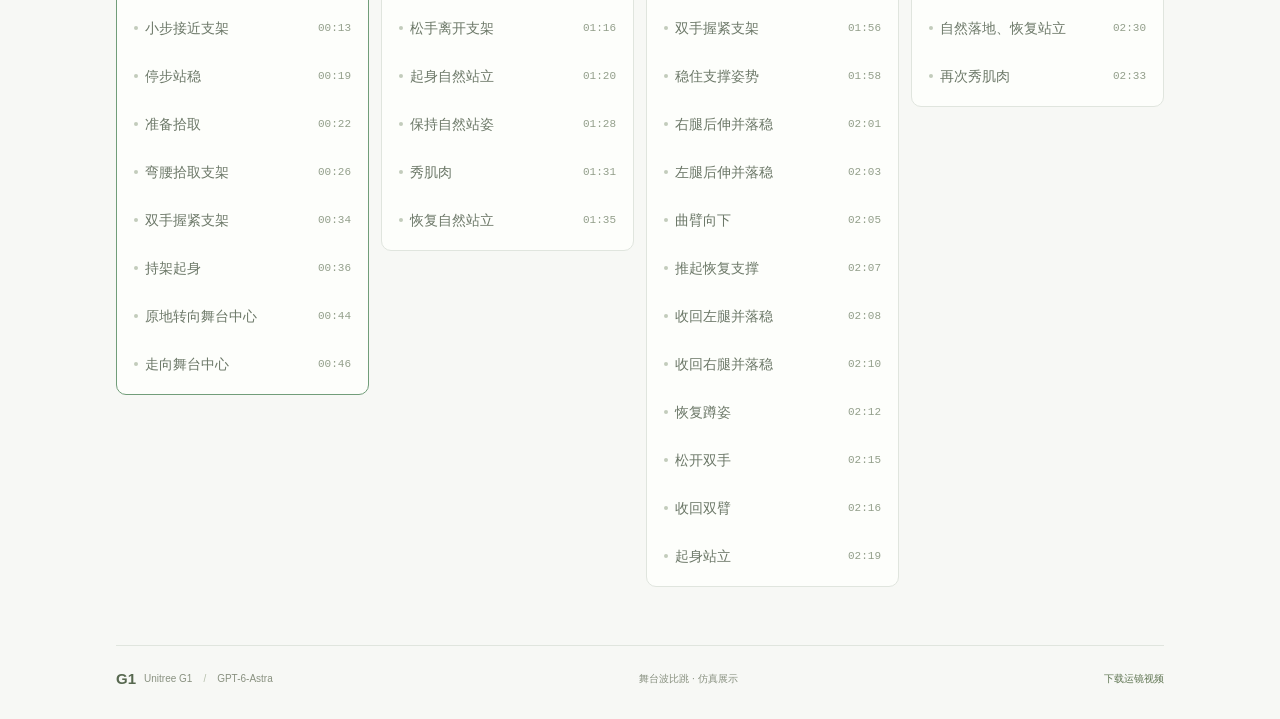
==== commit e1ed4164: "fix v3 pushup angle" ====
--- a/index.html
+++ b/index.html
@@ -8,8 +8,8 @@
   <title>G1 Robot Performance created by GPT-6-Astra</title>
   <link rel="icon" href="assets/favicon.svg" type="image/svg+xml">
   <link rel="stylesheet" href="assets/css/site.css?v=7b3f8abba1b5">
-  <script src="assets/js/timeline-v3.js?v=802e9909de44" defer></script>
-  <script src="assets/js/player-v3.js?v=6e75ce34ce17" defer></script>
+  <script src="assets/js/timeline-v3.js?v=36c852abc4c7" defer></script>
+  <script src="assets/js/player-v3.js?v=700669490411" defer></script>
   <script src="assets/js/sync-v2.js?v=d7e5d1daf5c4" defer></script>
 </head>
 <body>
@@ -18,7 +18,7 @@
     <section class="intro" aria-labelledby="title">
       <p class="eyebrow"><span class="status-dot"></span> UNITREE G1 <span class="divider">/</span> SIMULATION SHOWCASE</p>
       <h1 id="title">G1 Robot Performance <span>created by <strong>GPT-6-Astra</strong></span></h1>
-      <p class="intro-copy">GPT-6-Astra 在 Codex 中持续接收机器人当前第一视角与本体状态，在线选择控制后端与执行窗口；SONIC 负责登台、接近支架及持架转向行走，IK 与接触控制完成精细操作和波比跳。本轮共 55 次在线决策，连续仿真约 164 秒；任务顺序由阶段程序辅助，模型决策期间暂停物理时间。</p>
+      <p class="intro-copy">GPT-6-Astra 在 Codex 中持续接收机器人当前第一视角与本体状态，在线选择控制后端与执行窗口；SONIC 负责登台、接近支架及持架转向行走，支架前以小步精调和足端避让完成接近，IK 与接触控制完成拾放及深屈肘俯卧撑等动作。本轮共 51 次在线决策，连续仿真约 160 秒；任务顺序由阶段程序辅助，模型决策期间暂停物理时间。</p>
       <div class="tags"><span>登台与搬运</span><i aria-hidden="true">→</i><span>放置与展示</span><i aria-hidden="true">→</i><span>支架俯卧撑</span><i aria-hidden="true">→</i><span>跳跃与谢幕</span></div>
     </section>
 
@@ -31,15 +31,15 @@
         <div class="control-group"><span class="control-label" id="speed-label">速度</span><div class="segmented speeds" role="group" aria-labelledby="speed-label"><button type="button" data-speed="0.5" aria-pressed="false" aria-label="0.5 倍速">0.5×</button><button type="button" data-speed="1" aria-pressed="true" aria-label="1 倍速">1×</button><button type="button" data-speed="1.5" aria-pressed="false" aria-label="1.5 倍速">1.5×</button><button type="button" data-speed="2" aria-pressed="false" aria-label="2 倍速">2×</button></div></div>
       </div>
       <div class="dual-video"><div class="video-pane"><h2 class="video-heading">第三人称视角</h2>      <div class="video-wrap">
-        <video id="performance" controls playsinline preload="metadata" poster="assets/media/v3/transition_poster.png" src="assets/media/v3/transition.mp4" aria-label="Unitree G1 完整舞台波比跳仿真视频" aria-describedby="view-note"></video>
+        <video id="performance" controls playsinline preload="metadata" poster="assets/media/v3/revision_005/transition_poster.png" src="assets/media/v3/revision_005/transition.mp4" aria-label="Unitree G1 完整舞台波比跳仿真视频" aria-describedby="view-note"></video>
         <button class="start-button" id="start" type="button" aria-label="播放完整表演"><svg width="22" height="22" viewBox="0 0 24 24" fill="currentColor" aria-hidden="true"><path d="M8 4.5v15l12-7.5z"/></svg></button>
       </div>
-</div><div class="video-pane"><h2 class="video-heading">第一人称视角</h2><div class="video-wrap"><video id="first-person" controls playsinline preload="metadata" poster="assets/media/v3/first_person_poster.png" src="assets/media/v3/first_person.mp4" aria-label="Unitree G1 第一人称视角"></video></div></div></div>
-      <div class="playback-info"><div class="current-action"><span class="status-dot"></span><span id="playback-state">准备就绪</span><span class="info-divider">/</span><strong id="current-action">自然站立</strong></div><span class="time-display"><span id="current-time">00:00</span><span class="time-total"> / <span id="duration">02:44</span></span></span></div>
+</div><div class="video-pane"><h2 class="video-heading">第一人称视角</h2><div class="video-wrap"><video id="first-person" controls playsinline preload="metadata" poster="assets/media/v3/revision_005/first_person_poster.png" src="assets/media/v3/revision_005/first_person.mp4" aria-label="Unitree G1 第一人称视角"></video></div></div></div>
+      <div class="playback-info"><div class="current-action"><span class="status-dot"></span><span id="playback-state">准备就绪</span><span class="info-divider">/</span><strong id="current-action">自然站立</strong></div><span class="time-display"><span id="current-time">00:00</span><span class="time-total"> / <span id="duration">02:39</span></span></span></div>
       <div class="chapter-progress" id="chapter-progress" aria-label="四阶段播放进度"></div>
       <p id="player-error" class="error" role="alert" hidden></p>
     </section>
-    <div class="player-caption"><p id="view-note">运镜衔接 · 登台与搬运保持全景，俯卧撑前平滑转至近景。</p><div class="download-actions"><a class="download-button" id="download-video" href="assets/media/v3/transition.mp4" download="g1-performance-transition.mp4"><span id="download-label">下载第三人称视频</span></a><a class="download-button" href="assets/media/v3/first_person.mp4" download>下载第一人称视频</a></div></div>
+    <div class="player-caption"><p id="view-note">运镜衔接 · 登台与搬运保持全景，俯卧撑前平滑转至近景。</p><div class="download-actions"><a class="download-button" id="download-video" href="assets/media/v3/revision_005/transition.mp4" download="g1-performance-transition.mp4"><span id="download-label">下载第三人称视频</span></a><a class="download-button" href="assets/media/v3/revision_005/first_person.mp4" download>下载第一人称视频</a></div></div>
 
     <section class="sequence" aria-labelledby="sequence-title">
       <div class="section-heading"><div><p class="eyebrow">THE CHOREOGRAPHY</p><h2 id="sequence-title">一场表演，四个阶段。</h2></div><p><span class="legend-dot"></span> 随播放同步高亮 <span class="hint-separator">·</span> 点击动作跳转</p></div>
@@ -47,6 +47,6 @@
       <noscript><p class="error">启用 JavaScript 后可切换视角、倍速并显示动作阶段。仍可使用上方原生播放器观看完整视频。</p></noscript>
     </section>
   </main>
-  <footer><div><span class="footer-mark">G1</span> Unitree G1 <span class="footer-separator">/</span> GPT-6-Astra</div><span>舞台波比跳 · 仿真展示</span><a href="assets/media/v3/transition.mp4" download>下载运镜视频 </a></footer>
+  <footer><div><span class="footer-mark">G1</span> Unitree G1 <span class="footer-separator">/</span> GPT-6-Astra</div><span>舞台波比跳 · 仿真展示</span><a href="assets/media/v3/revision_005/transition.mp4" download>下载运镜视频 </a></footer>
 </body>
 </html>
